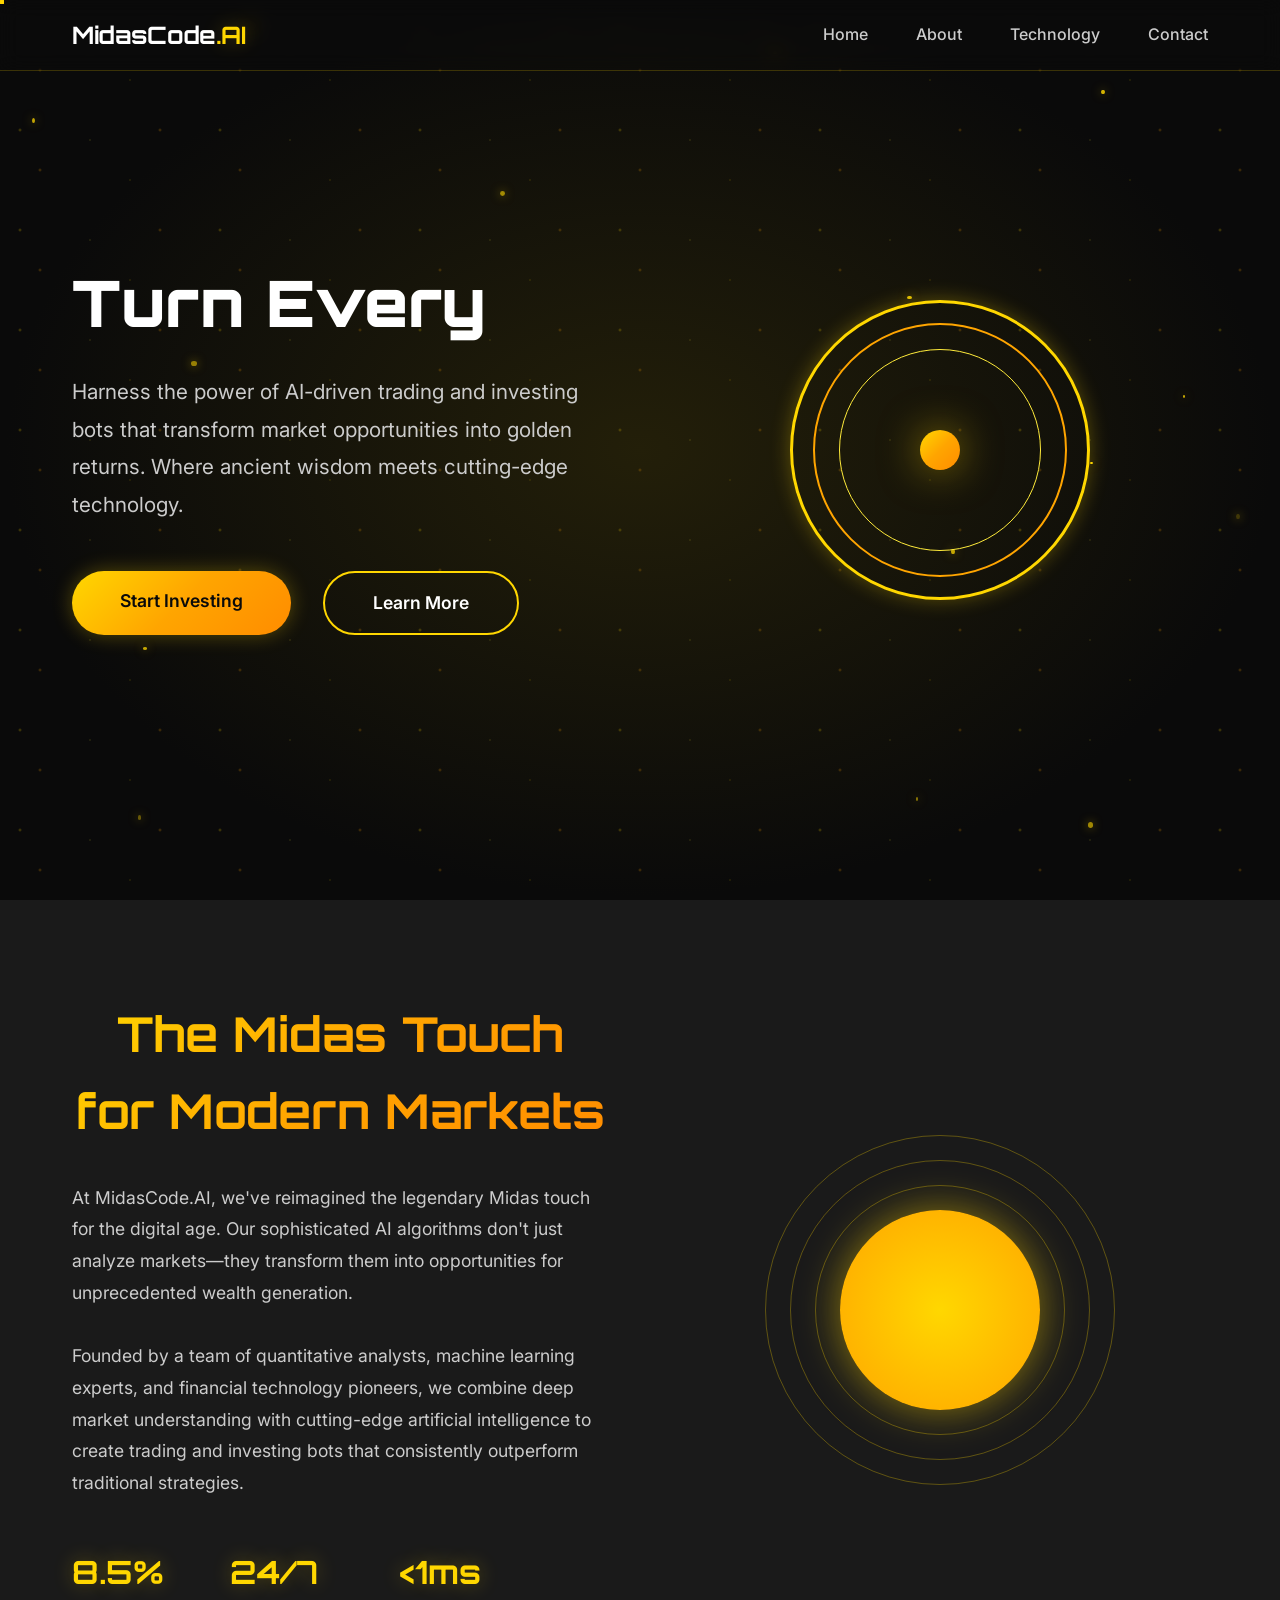
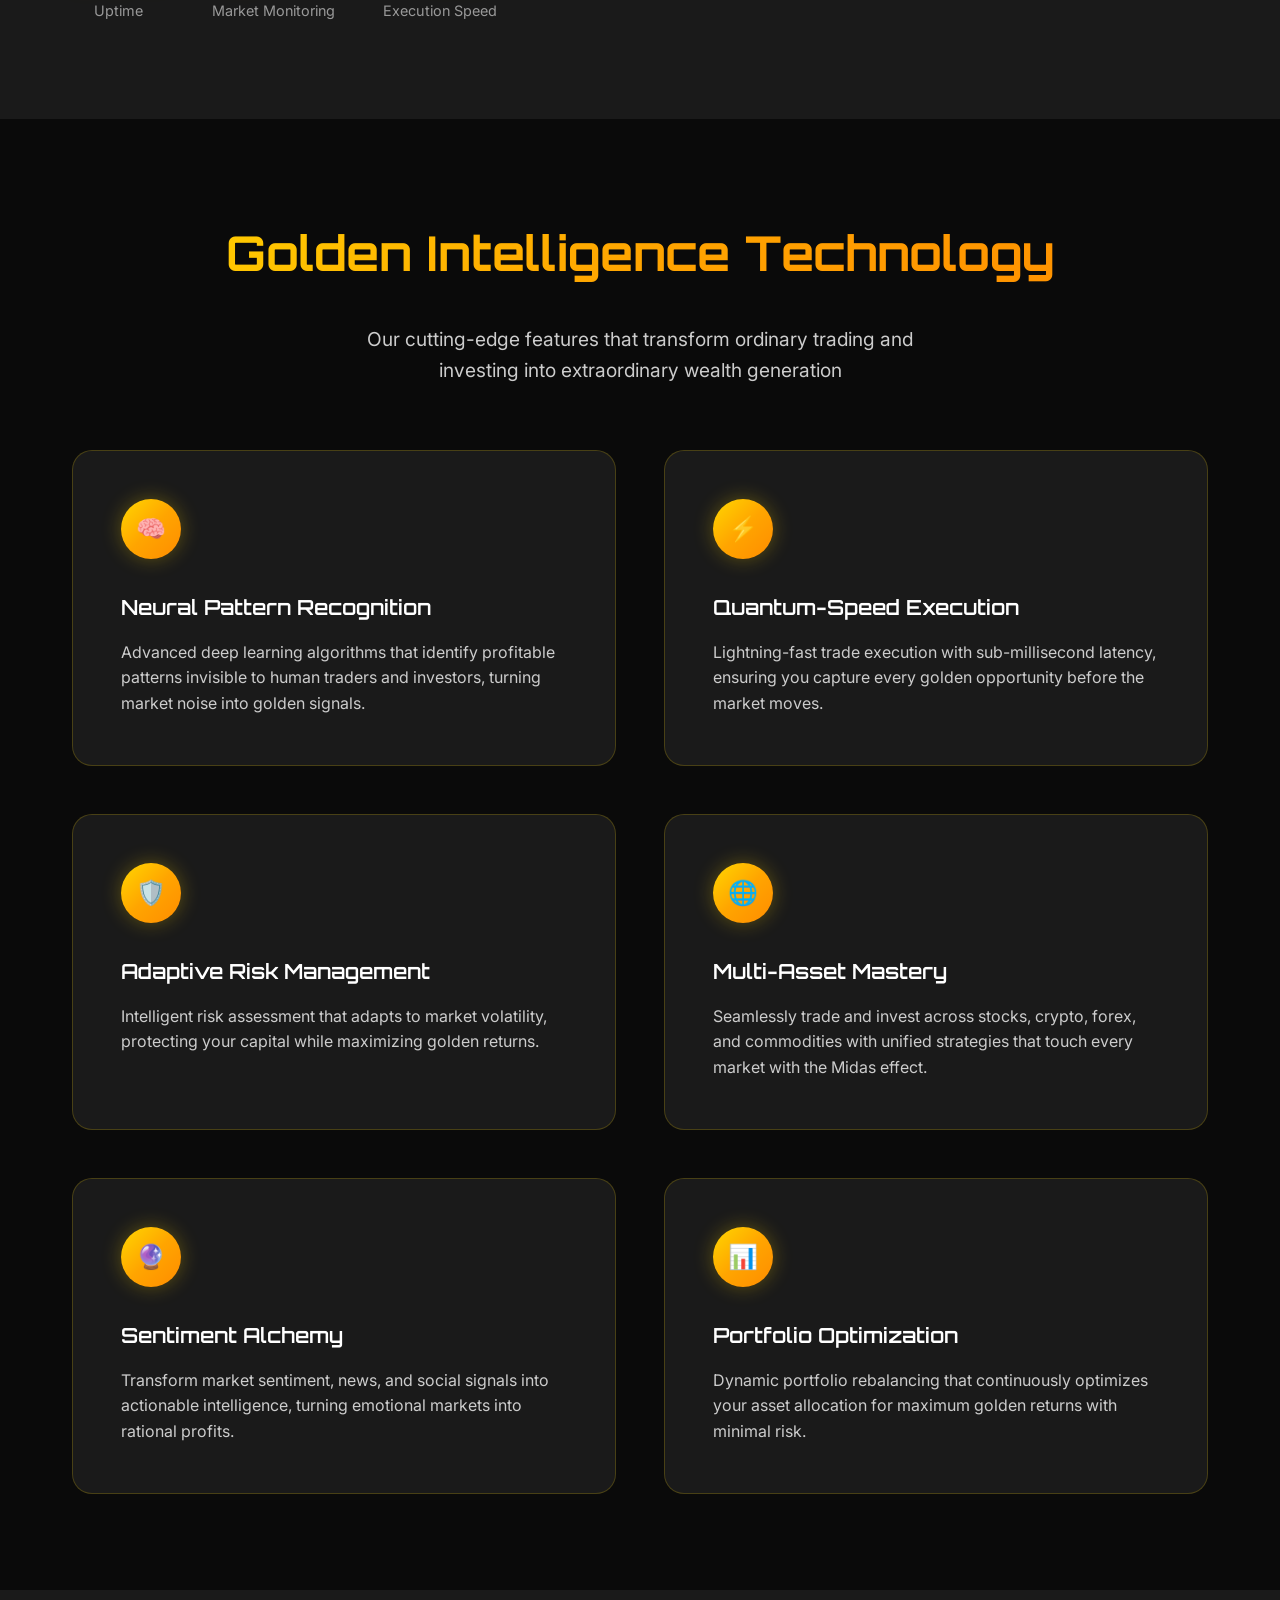
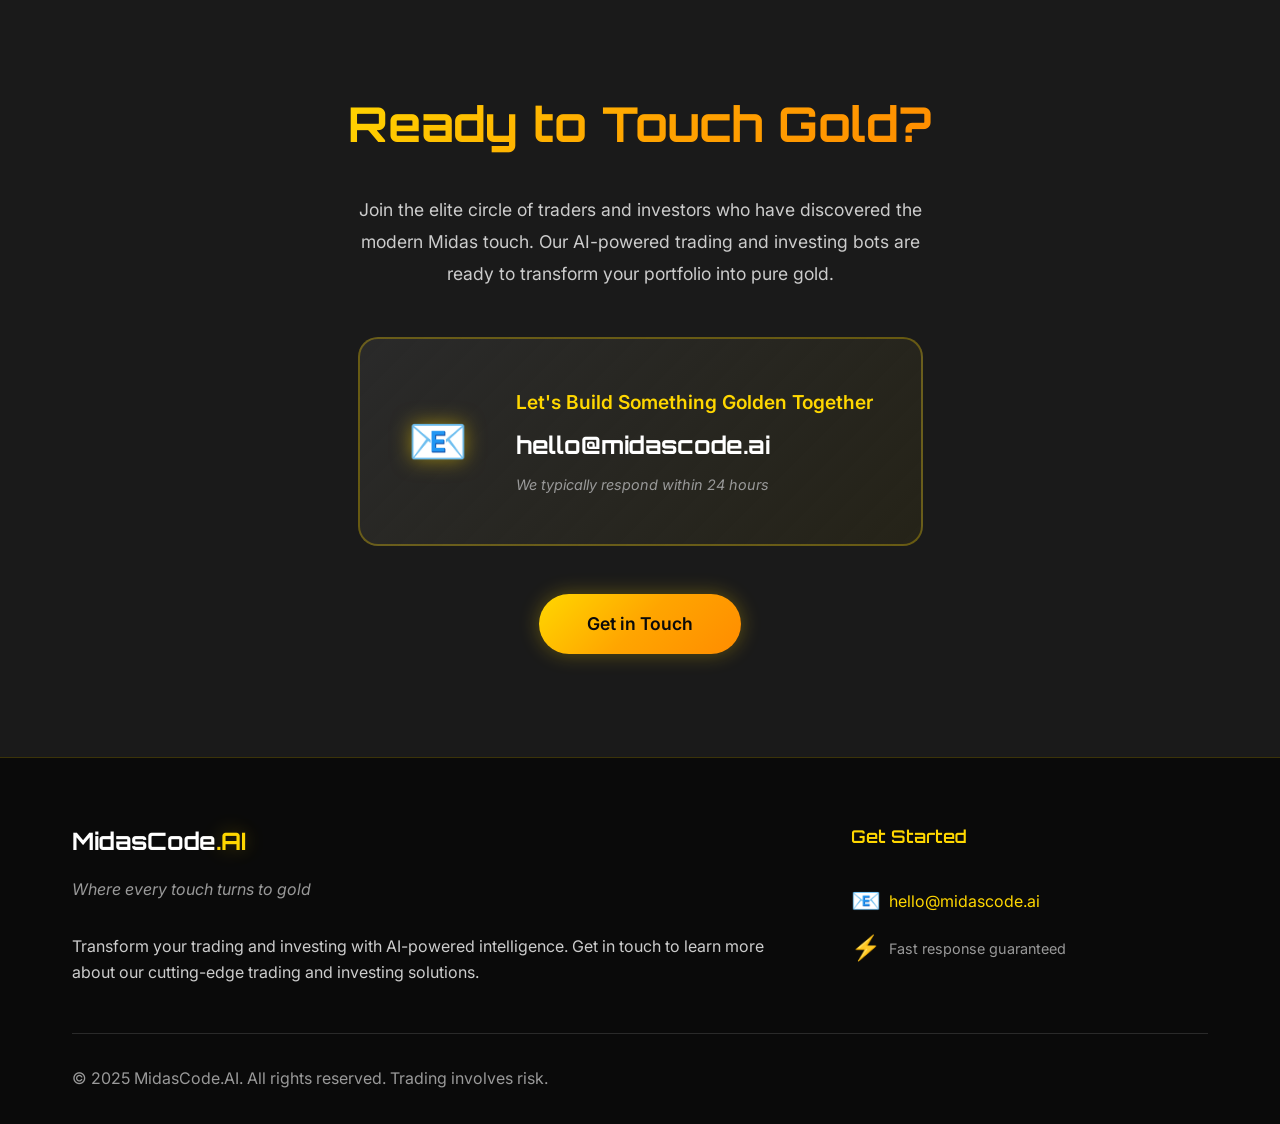
==== index.html @ e78a5acb "Initial commit: MidasCode.AI landing page" ====
<!DOCTYPE html>
<html lang="en">

<head>
    <meta charset="UTF-8">
    <meta name="viewport" content="width=device-width, initial-scale=1.0">
    <title>MidasCode.AI - Transform Your Trading & Investing with Golden Intelligence</title>
    <meta name="description"
        content="MidasCode.AI develops cutting-edge trading and investing bots. Turn everything you touch into gold with our intelligent wealth generation technology.">
    <link rel="icon" type="image/svg+xml" href="favicon.svg">
    <link rel="stylesheet" href="styles.css">
    <link rel="preconnect" href="https://fonts.googleapis.com">
    <link rel="preconnect" href="https://fonts.gstatic.com" crossorigin>
    <link
        href="https://fonts.googleapis.com/css2?family=Orbitron:wght@400;700;900&family=Inter:wght@300;400;500;600&display=swap"
        rel="stylesheet">
</head>

<body>
    <!-- Navigation -->
    <nav class="navbar">
        <div class="nav-container">
            <div class="nav-logo">
                <span class="logo-text">MidasCode</span><span class="logo-ai">.AI</span>
            </div>
            <ul class="nav-menu">
                <li><a href="#home" class="nav-link">Home</a></li>
                <li><a href="#about" class="nav-link">About</a></li>
                <li><a href="#features" class="nav-link">Technology</a></li>
                <li><a href="#contact" class="nav-link">Contact</a></li>
            </ul>
            <div class="hamburger">
                <span class="bar"></span>
                <span class="bar"></span>
                <span class="bar"></span>
            </div>
        </div>
    </nav>

    <!-- Hero Section -->
    <section id="home" class="hero">
        <div class="hero-background">
            <div class="golden-particles"></div>
        </div>
        <div class="hero-container">
            <div class="hero-content">
                <h1 class="hero-title">
                    Turn Every Investment into <span class="golden-text">Gold</span>
                </h1>
                <p class="hero-subtitle">
                    Harness the power of AI-driven trading and investing bots that transform market opportunities into
                    golden returns.
                    Where ancient wisdom meets cutting-edge technology.
                </p>
                <div class="hero-buttons">
                    <a href="#contact" class="btn btn-primary">Start Investing</a>
                    <a href="#features" class="btn btn-secondary">Learn More</a>
                </div>
            </div>
            <div class="hero-visual">
                <div class="midas-crown">
                    <div class="crown-gem"></div>
                </div>
            </div>
        </div>
    </section>

    <!-- About Section -->
    <section id="about" class="about">
        <div class="container">
            <div class="about-content">
                <div class="about-text">
                    <h2 class="section-title">The Midas Touch for Modern Markets</h2>
                    <p class="about-description">
                        At MidasCode.AI, we've reimagined the legendary Midas touch for the digital age.
                        Our sophisticated AI algorithms don't just analyze markets—they transform them into
                        opportunities for unprecedented wealth generation.
                    </p>
                    <p class="about-description">
                        Founded by a team of quantitative analysts, machine learning experts, and financial
                        technology pioneers, we combine deep market understanding with cutting-edge artificial
                        intelligence to create trading and investing bots that consistently outperform traditional
                        strategies.
                    </p>
                    <div class="stats">
                        <div class="stat">
                            <span class="stat-number">100%</span>
                            <span class="stat-label">Uptime</span>
                        </div>
                        <div class="stat">
                            <span class="stat-number">24/7</span>
                            <span class="stat-label">Market Monitoring</span>
                        </div>
                        <div class="stat">
                            <span class="stat-number">&lt;1ms</span>
                            <span class="stat-label">Execution Speed</span>
                        </div>
                    </div>
                </div>
                <div class="about-visual">
                    <div class="golden-sphere">
                        <div class="sphere-ring"></div>
                        <div class="sphere-ring"></div>
                        <div class="sphere-ring"></div>
                    </div>
                </div>
            </div>
        </div>
    </section>

    <!-- Features Section -->
    <section id="features" class="features">
        <div class="container">
            <h2 class="section-title">Golden Intelligence Technology</h2>
            <p class="section-subtitle">Our cutting-edge features that transform ordinary trading and investing into
                extraordinary
                wealth generation</p>

            <div class="features-grid">
                <div class="feature-card">
                    <div class="feature-icon">
                        <div class="icon-neural"></div>
                    </div>
                    <h3 class="feature-title">Neural Pattern Recognition</h3>
                    <p class="feature-description">
                        Advanced deep learning algorithms that identify profitable patterns invisible to human traders
                        and investors,
                        turning market noise into golden signals.
                    </p>
                </div>

                <div class="feature-card">
                    <div class="feature-icon">
                        <div class="icon-quantum"></div>
                    </div>
                    <h3 class="feature-title">Quantum-Speed Execution</h3>
                    <p class="feature-description">
                        Lightning-fast trade execution with sub-millisecond latency, ensuring you capture every golden
                        opportunity before the market moves.
                    </p>
                </div>

                <div class="feature-card">
                    <div class="feature-icon">
                        <div class="icon-risk"></div>
                    </div>
                    <h3 class="feature-title">Adaptive Risk Management</h3>
                    <p class="feature-description">
                        Intelligent risk assessment that adapts to market volatility, protecting your capital while
                        maximizing golden returns.
                    </p>
                </div>

                <div class="feature-card">
                    <div class="feature-icon">
                        <div class="icon-multi"></div>
                    </div>
                    <h3 class="feature-title">Multi-Asset Mastery</h3>
                    <p class="feature-description">
                        Seamlessly trade and invest across stocks, crypto, forex, and commodities with unified
                        strategies that
                        touch every market with the Midas effect.
                    </p>
                </div>

                <div class="feature-card">
                    <div class="feature-icon">
                        <div class="icon-sentiment"></div>
                    </div>
                    <h3 class="feature-title">Sentiment Alchemy</h3>
                    <p class="feature-description">
                        Transform market sentiment, news, and social signals into actionable intelligence, turning
                        emotional markets into rational profits.
                    </p>
                </div>

                <div class="feature-card">
                    <div class="feature-icon">
                        <div class="icon-portfolio"></div>
                    </div>
                    <h3 class="feature-title">Portfolio Optimization</h3>
                    <p class="feature-description">
                        Dynamic portfolio rebalancing that continuously optimizes your asset allocation for maximum
                        golden returns with minimal risk.
                    </p>
                </div>
            </div>
        </div>
    </section>

    <!-- Contact Section -->
    <section id="contact" class="contact">
        <div class="container">
            <div class="contact-content-centered">
                <div class="contact-info">
                    <h2 class="section-title">Ready to Touch Gold?</h2>
                    <p class="contact-description">
                        Join the elite circle of traders and investors who have discovered the modern Midas touch.
                        Our AI-powered trading and investing bots are ready to transform your portfolio into pure gold.
                    </p>
                    <div class="contact-methods">
                        <div class="contact-method-primary">
                            <div class="contact-icon-large">📧</div>
                            <div class="contact-details-primary">
                                <span class="contact-label-large">Let's Build Something Golden Together</span>
                                <span class="contact-value-large">hello@midascode.ai</span>
                                <span class="contact-subtitle">We typically respond within 24 hours</span>
                            </div>
                        </div>
                    </div>
                    <div class="contact-cta">
                        <a href="mailto:hello@midascode.ai" class="btn btn-primary">Get in Touch</a>
                    </div>
                </div>
            </div>
        </div>
    </section>

    <!-- Footer -->
    <footer class="footer">
        <div class="container">
            <div class="footer-content-simple">
                <div class="footer-brand">
                    <div class="footer-logo">
                        <span class="logo-text">MidasCode</span><span class="logo-ai">.AI</span>
                    </div>
                    <p class="footer-tagline">Where every touch turns to gold</p>
                    <p class="footer-description">
                        Transform your trading and investing with AI-powered intelligence.
                        Get in touch to learn more about our cutting-edge trading and investing solutions.
                    </p>
                </div>
                <div class="footer-contact">
                    <h4 class="footer-title">Get Started</h4>
                    <div class="footer-contact-info">
                        <p class="footer-email">
                            <span class="contact-icon">📧</span>
                            <a href="mailto:hello@midascode.ai" class="footer-link">hello@midascode.ai</a>
                        </p>
                        <p class="footer-response">
                            <span class="contact-icon">⚡</span>
                            <span class="footer-response-text">Fast response guaranteed</span>
                        </p>
                    </div>
                </div>
            </div>
            <div class="footer-bottom">
                <p class="footer-copyright">© 2025 MidasCode.AI. All rights reserved. Trading involves risk.</p>
            </div>
        </div>
    </footer>

    <script src="script.js"></script>
</body>

</html>
---- styles.css ----
/* CSS Custom Properties */
:root {
    /* Golden Color Palette */
    --gold-primary: #FFD700;
    --gold-secondary: #FFA500;
    --gold-dark: #B8860B;
    --gold-light: #FFEB3B;
    --gold-gradient: linear-gradient(135deg, #FFD700, #FFA500, #FF8C00);

    /* Dark Theme Colors */
    --dark-primary: #0A0A0A;
    --dark-secondary: #1A1A1A;
    --dark-tertiary: #2A2A2A;
    --dark-quaternary: #3A3A3A;

    /* Text Colors */
    --text-primary: #FFFFFF;
    --text-secondary: #CCCCCC;
    --text-muted: #999999;

    /* Accent Colors */
    --accent-blue: #00BFFF;
    --accent-purple: #9D4EDD;

    /* Typography */
    --font-primary: 'Orbitron', monospace;
    --font-secondary: 'Inter', sans-serif;

    /* Spacing */
    --spacing-xs: 0.5rem;
    --spacing-sm: 1rem;
    --spacing-md: 2rem;
    --spacing-lg: 3rem;
    --spacing-xl: 4rem;
    --spacing-2xl: 6rem;

    /* Shadows */
    --shadow-glow: 0 0 20px rgba(255, 215, 0, 0.3);
    --shadow-strong: 0 0 40px rgba(255, 215, 0, 0.5);
    --shadow-soft: 0 4px 20px rgba(0, 0, 0, 0.3);
}

/* Reset and Base Styles */
* {
    margin: 0;
    padding: 0;
    box-sizing: border-box;
}

html {
    scroll-behavior: smooth;
}

body {
    font-family: var(--font-secondary);
    background: var(--dark-primary);
    color: var(--text-primary);
    line-height: 1.6;
    overflow-x: hidden;
}

.container {
    max-width: 1200px;
    margin: 0 auto;
    padding: 0 var(--spacing-md);
}

/* Typography */
.section-title {
    font-family: var(--font-primary);
    font-size: 3rem;
    font-weight: 700;
    background: var(--gold-gradient);
    -webkit-background-clip: text;
    -webkit-text-fill-color: transparent;
    background-clip: text;
    text-align: center;
    margin-bottom: var(--spacing-md);
}

.section-subtitle {
    font-size: 1.2rem;
    color: var(--text-secondary);
    text-align: center;
    margin-bottom: var(--spacing-xl);
    max-width: 600px;
    margin-left: auto;
    margin-right: auto;
}

.golden-text {
    background: var(--gold-gradient);
    -webkit-background-clip: text;
    -webkit-text-fill-color: transparent;
    background-clip: text;
}

/* Navigation */
.navbar {
    position: fixed;
    top: 0;
    width: 100%;
    background: rgba(10, 10, 10, 0.95);
    backdrop-filter: blur(10px);
    border-bottom: 1px solid rgba(255, 215, 0, 0.2);
    z-index: 1000;
    padding: var(--spacing-sm) 0;
}

.nav-container {
    max-width: 1200px;
    margin: 0 auto;
    padding: 0 var(--spacing-md);
    display: flex;
    justify-content: space-between;
    align-items: center;
}

.nav-logo {
    font-family: var(--font-primary);
    font-size: 1.5rem;
    font-weight: 700;
}

.logo-text {
    color: var(--text-primary);
}

.logo-ai {
    color: var(--gold-primary);
    text-shadow: var(--shadow-glow);
}

.nav-menu {
    display: flex;
    list-style: none;
    gap: var(--spacing-lg);
}

.nav-link {
    color: var(--text-secondary);
    text-decoration: none;
    font-weight: 500;
    transition: all 0.3s ease;
    position: relative;
}

.nav-link:hover {
    color: var(--gold-primary);
    text-shadow: var(--shadow-glow);
}

.nav-link::after {
    content: '';
    position: absolute;
    bottom: -5px;
    left: 0;
    width: 0;
    height: 2px;
    background: var(--gold-gradient);
    transition: width 0.3s ease;
}

.nav-link:hover::after {
    width: 100%;
}

.hamburger {
    display: none;
    flex-direction: column;
    cursor: pointer;
}

.bar {
    width: 25px;
    height: 3px;
    background: var(--gold-primary);
    margin: 3px 0;
    transition: 0.3s;
}

/* Hero Section */
.hero {
    height: 100vh;
    display: flex;
    align-items: center;
    position: relative;
    overflow: hidden;
    background: radial-gradient(ellipse at center, rgba(255, 215, 0, 0.1) 0%, var(--dark-primary) 70%);
}

.hero-background {
    position: absolute;
    top: 0;
    left: 0;
    width: 100%;
    height: 100%;
    overflow: hidden;
}

.golden-particles {
    position: absolute;
    width: 100%;
    height: 100%;
    background-image:
        radial-gradient(2px 2px at 20px 30px, var(--gold-primary), transparent),
        radial-gradient(2px 2px at 40px 70px, var(--gold-secondary), transparent),
        radial-gradient(1px 1px at 90px 40px, var(--gold-light), transparent),
        radial-gradient(1px 1px at 130px 80px, var(--gold-primary), transparent),
        radial-gradient(2px 2px at 160px 30px, var(--gold-secondary), transparent);
    background-repeat: repeat;
    background-size: 200px 100px;
    animation: sparkle 20s linear infinite;
    opacity: 0.3;
}

@keyframes sparkle {
    from {
        transform: translateY(0px);
    }

    to {
        transform: translateY(-100px);
    }
}

.hero-content {
    z-index: 2;
    position: relative;
}

.hero-container {
    max-width: 1200px;
    margin: 0 auto;
    padding: 0 var(--spacing-md);
    display: grid;
    grid-template-columns: 1fr 1fr;
    gap: var(--spacing-xl);
    align-items: center;
    width: 100%;
    z-index: 2;
    position: relative;
}

.hero-title {
    font-family: var(--font-primary);
    font-size: 4rem;
    font-weight: 900;
    line-height: 1.2;
    margin-bottom: var(--spacing-md);
}

.hero-subtitle {
    font-size: 1.3rem;
    color: var(--text-secondary);
    margin-bottom: var(--spacing-lg);
    line-height: 1.8;
}

.hero-buttons {
    display: flex;
    gap: var(--spacing-md);
}

.btn {
    padding: var(--spacing-sm) var(--spacing-lg);
    border: none;
    border-radius: 50px;
    font-size: 1.1rem;
    font-weight: 600;
    cursor: pointer;
    transition: all 0.3s ease;
    text-decoration: none;
    display: inline-block;
    text-align: center;
    position: relative;
    overflow: hidden;
}

.btn-primary {
    background: var(--gold-gradient);
    color: var(--dark-primary);
    box-shadow: var(--shadow-glow);
}

.btn-primary:hover {
    transform: translateY(-2px);
    box-shadow: var(--shadow-strong);
}

.btn-secondary {
    background: transparent;
    color: var(--text-primary);
    border: 2px solid var(--gold-primary);
}

.btn-secondary:hover {
    background: var(--gold-primary);
    color: var(--dark-primary);
    transform: translateY(-2px);
}

.btn-full {
    width: 100%;
}

.hero-visual {
    display: flex;
    justify-content: center;
    align-items: center;
}

.midas-crown {
    width: 300px;
    height: 300px;
    border: 3px solid var(--gold-primary);
    border-radius: 50%;
    position: relative;
    display: flex;
    align-items: center;
    justify-content: center;
    animation: rotate 20s linear infinite;
    box-shadow: var(--shadow-glow);
}

.midas-crown::before {
    content: '';
    position: absolute;
    width: 250px;
    height: 250px;
    border: 2px solid var(--gold-secondary);
    border-radius: 50%;
    animation: rotate 15s linear infinite reverse;
}

.midas-crown::after {
    content: '';
    position: absolute;
    width: 200px;
    height: 200px;
    border: 1px solid var(--gold-light);
    border-radius: 50%;
    animation: rotate 10s linear infinite;
}

.crown-gem {
    width: 40px;
    height: 40px;
    background: var(--gold-gradient);
    border-radius: 50%;
    box-shadow: var(--shadow-strong);
    animation: pulse 2s ease-in-out infinite;
}

@keyframes rotate {
    from {
        transform: rotate(0deg);
    }

    to {
        transform: rotate(360deg);
    }
}

@keyframes pulse {

    0%,
    100% {
        transform: scale(1);
    }

    50% {
        transform: scale(1.2);
    }
}

/* About Section */
.about {
    padding: var(--spacing-2xl) 0;
    background: var(--dark-secondary);
}

.about-content {
    display: grid;
    grid-template-columns: 1fr 1fr;
    gap: var(--spacing-xl);
    align-items: center;
}

.about-description {
    font-size: 1.1rem;
    color: var(--text-secondary);
    margin-bottom: var(--spacing-md);
    line-height: 1.8;
}

.stats {
    display: flex;
    gap: var(--spacing-lg);
    margin-top: var(--spacing-lg);
}

.stat {
    text-align: center;
}

.stat-number {
    display: block;
    font-family: var(--font-primary);
    font-size: 2rem;
    font-weight: 700;
    color: var(--gold-primary);
    text-shadow: var(--shadow-glow);
}

.stat-label {
    font-size: 0.9rem;
    color: var(--text-muted);
}

.about-visual {
    display: flex;
    justify-content: center;
    align-items: center;
}

.golden-sphere {
    width: 200px;
    height: 200px;
    background: radial-gradient(circle, var(--gold-primary), var(--gold-secondary));
    border-radius: 50%;
    position: relative;
    box-shadow: var(--shadow-strong);
    animation: float 6s ease-in-out infinite;
}

.sphere-ring {
    position: absolute;
    border: 1px solid rgba(255, 215, 0, 0.3);
    border-radius: 50%;
    animation: expand 4s ease-in-out infinite;
}

.sphere-ring:nth-child(1) {
    width: 250px;
    height: 250px;
    top: -25px;
    left: -25px;
    animation-delay: 0s;
}

.sphere-ring:nth-child(2) {
    width: 300px;
    height: 300px;
    top: -50px;
    left: -50px;
    animation-delay: 1s;
}

.sphere-ring:nth-child(3) {
    width: 350px;
    height: 350px;
    top: -75px;
    left: -75px;
    animation-delay: 2s;
}

@keyframes float {

    0%,
    100% {
        transform: translateY(0px);
    }

    50% {
        transform: translateY(-20px);
    }
}

@keyframes expand {

    0%,
    100% {
        transform: scale(0.8);
        opacity: 0;
    }

    50% {
        transform: scale(1);
        opacity: 0.5;
    }
}

/* Features Section */
.features {
    padding: var(--spacing-2xl) 0;
    background: var(--dark-primary);
}

.features-grid {
    display: grid;
    grid-template-columns: repeat(auto-fit, minmax(350px, 1fr));
    gap: var(--spacing-lg);
}

.feature-card {
    background: var(--dark-secondary);
    padding: var(--spacing-lg);
    border-radius: 20px;
    border: 1px solid rgba(255, 215, 0, 0.2);
    transition: all 0.3s ease;
    position: relative;
    overflow: hidden;
}

.feature-card::before {
    content: '';
    position: absolute;
    top: 0;
    left: -100%;
    width: 100%;
    height: 100%;
    background: linear-gradient(90deg, transparent, rgba(255, 215, 0, 0.1), transparent);
    transition: left 0.5s ease;
}

.feature-card:hover::before {
    left: 100%;
}

.feature-card:hover {
    transform: translateY(-5px);
    border-color: var(--gold-primary);
    box-shadow: var(--shadow-glow);
}

.feature-icon {
    width: 60px;
    height: 60px;
    margin-bottom: var(--spacing-md);
    position: relative;
}

.icon-neural,
.icon-quantum,
.icon-risk,
.icon-multi,
.icon-sentiment,
.icon-portfolio {
    width: 100%;
    height: 100%;
    background: var(--gold-gradient);
    border-radius: 50%;
    position: relative;
    box-shadow: var(--shadow-glow);
}

.icon-neural::after {
    content: '🧠';
    position: absolute;
    top: 50%;
    left: 50%;
    transform: translate(-50%, -50%);
    font-size: 1.5rem;
}

.icon-quantum::after {
    content: '⚡';
    position: absolute;
    top: 50%;
    left: 50%;
    transform: translate(-50%, -50%);
    font-size: 1.5rem;
}

.icon-risk::after {
    content: '🛡️';
    position: absolute;
    top: 50%;
    left: 50%;
    transform: translate(-50%, -50%);
    font-size: 1.5rem;
}

.icon-multi::after {
    content: '🌐';
    position: absolute;
    top: 50%;
    left: 50%;
    transform: translate(-50%, -50%);
    font-size: 1.5rem;
}

.icon-sentiment::after {
    content: '🔮';
    position: absolute;
    top: 50%;
    left: 50%;
    transform: translate(-50%, -50%);
    font-size: 1.5rem;
}

.icon-portfolio::after {
    content: '📊';
    position: absolute;
    top: 50%;
    left: 50%;
    transform: translate(-50%, -50%);
    font-size: 1.5rem;
}

.feature-title {
    font-family: var(--font-primary);
    font-size: 1.3rem;
    font-weight: 600;
    color: var(--text-primary);
    margin-bottom: var(--spacing-sm);
}

.feature-description {
    color: var(--text-secondary);
    line-height: 1.6;
}

/* Contact Section */
.contact {
    padding: var(--spacing-2xl) 0;
    background: var(--dark-secondary);
}

.contact-content {
    display: grid;
    grid-template-columns: 1fr 1fr;
    gap: var(--spacing-xl);
}

.contact-content-centered {
    display: flex;
    justify-content: center;
    align-items: center;
    text-align: center;
}

.contact-info {
    max-width: 600px;
}

.contact-description {
    font-size: 1.1rem;
    color: var(--text-secondary);
    margin-bottom: var(--spacing-lg);
    line-height: 1.8;
}

.contact-methods {
    display: flex;
    flex-direction: column;
    gap: var(--spacing-md);
    margin-bottom: var(--spacing-lg);
}

.contact-method {
    display: flex;
    align-items: center;
    gap: var(--spacing-md);
    padding: var(--spacing-md);
    background: var(--dark-tertiary);
    border-radius: 15px;
    border: 1px solid rgba(255, 215, 0, 0.2);
    justify-content: center;
    max-width: 400px;
    margin: 0 auto;
    transition: all 0.3s ease;
}

.contact-method:hover {
    border-color: var(--gold-primary);
    box-shadow: var(--shadow-glow);
    transform: translateY(-2px);
}

.contact-icon {
    font-size: 1.5rem;
}

.contact-details {
    display: flex;
    flex-direction: column;
}

.contact-label {
    font-size: 0.9rem;
    color: var(--text-muted);
}

.contact-value {
    font-weight: 500;
    color: var(--text-primary);
}

.contact-method-primary {
    display: flex;
    align-items: center;
    gap: var(--spacing-lg);
    padding: var(--spacing-lg);
    background: linear-gradient(135deg, var(--dark-tertiary), rgba(255, 215, 0, 0.05));
    border-radius: 20px;
    border: 2px solid rgba(255, 215, 0, 0.3);
    justify-content: center;
    max-width: 600px;
    margin: 0 auto;
    transition: all 0.3s ease;
}

.contact-method-primary:hover {
    border-color: var(--gold-primary);
    box-shadow: var(--shadow-glow);
    transform: translateY(-3px);
}

.contact-icon-large {
    font-size: 3rem;
    filter: drop-shadow(0 0 10px rgba(255, 215, 0, 0.5));
}

.contact-details-primary {
    display: flex;
    flex-direction: column;
    text-align: left;
}

.contact-label-large {
    font-size: 1.2rem;
    color: var(--gold-primary);
    font-weight: 600;
    margin-bottom: var(--spacing-xs);
}

.contact-value-large {
    font-size: 1.5rem;
    font-weight: 700;
    color: var(--text-primary);
    font-family: var(--font-primary);
    margin-bottom: var(--spacing-xs);
}

.contact-subtitle {
    font-size: 0.9rem;
    color: var(--text-muted);
    font-style: italic;
}

.contact-cta {
    margin-top: var(--spacing-lg);
}

/* Footer */
.footer {
    background: var(--dark-primary);
    padding: var(--spacing-xl) 0 var(--spacing-md);
    border-top: 1px solid rgba(255, 215, 0, 0.2);
}

.footer-content {
    display: grid;
    grid-template-columns: 1fr 2fr;
    gap: var(--spacing-xl);
    margin-bottom: var(--spacing-lg);
}

.footer-content-simple {
    display: grid;
    grid-template-columns: 2fr 1fr;
    gap: var(--spacing-xl);
    align-items: start;
    margin-bottom: var(--spacing-lg);
}

.footer-brand {
    display: flex;
    flex-direction: column;
    gap: var(--spacing-sm);
}

.footer-logo {
    font-family: var(--font-primary);
    font-size: 1.5rem;
    font-weight: 700;
}

.footer-tagline {
    color: var(--text-muted);
    font-style: italic;
}

.footer-description {
    color: var(--text-secondary);
    line-height: 1.6;
    margin-top: var(--spacing-sm);
}

.footer-contact {
    display: flex;
    flex-direction: column;
    gap: var(--spacing-sm);
}

.footer-contact-info {
    display: flex;
    flex-direction: column;
    gap: var(--spacing-xs);
}

.footer-email,
.footer-response {
    display: flex;
    align-items: center;
    gap: var(--spacing-xs);
    margin: 0;
}

.footer-response-text {
    color: var(--text-muted);
    font-size: 0.9rem;
}

.footer-email .footer-link {
    color: var(--gold-primary);
    text-decoration: none;
    transition: color 0.3s ease;
}

.footer-email .footer-link:hover {
    color: var(--gold-light);
}

.footer-links {
    display: grid;
    grid-template-columns: repeat(3, 1fr);
    gap: var(--spacing-lg);
}

.footer-title {
    font-family: var(--font-primary);
    font-size: 1.1rem;
    font-weight: 600;
    color: var(--gold-primary);
    margin-bottom: var(--spacing-sm);
}

.footer-list {
    list-style: none;
    display: flex;
    flex-direction: column;
    gap: var(--spacing-xs);
}

.footer-link {
    color: var(--text-secondary);
    text-decoration: none;
    transition: color 0.3s ease;
}

.footer-link:hover {
    color: var(--gold-primary);
}

.footer-bottom {
    display: flex;
    justify-content: space-between;
    align-items: center;
    padding-top: var(--spacing-md);
    border-top: 1px solid var(--dark-tertiary);
}

.footer-copyright {
    color: var(--text-muted);
}

.footer-legal {
    display: flex;
    gap: var(--spacing-md);
}

/* Responsive Design */
/* Tablet styles */
@media (max-width: 1024px) {
    .hero-container {
        padding: 0 var(--spacing-lg);
        gap: var(--spacing-lg);
    }

    .hero-title {
        font-size: 3.5rem;
    }

    .midas-crown {
        width: 250px;
        height: 250px;
    }

    .midas-crown::before {
        width: 200px;
        height: 200px;
    }

    .midas-crown::after {
        width: 150px;
        height: 150px;
    }
}

/* Mobile styles */
@media (max-width: 768px) {
    .hamburger {
        display: flex;
    }

    .nav-menu {
        position: fixed;
        left: -100%;
        top: 70px;
        flex-direction: column;
        background: var(--dark-secondary);
        width: 100%;
        text-align: center;
        transition: 0.3s;
        box-shadow: var(--shadow-soft);
        padding: var(--spacing-md) 0;
    }

    .nav-menu.active {
        left: 0;
    }

    .hero {
        height: auto;
        min-height: 100vh;
        padding: var(--spacing-xl) 0;
    }

    .hero-container {
        grid-template-columns: 1fr;
        gap: var(--spacing-lg);
        padding: 0 var(--spacing-md);
    }

    .hero-content {
        text-align: center;
    }

    .hero-title {
        font-size: 2.5rem;
        margin-bottom: var(--spacing-sm);
    }

    .hero-subtitle {
        font-size: 1.1rem;
        margin-bottom: var(--spacing-md);
    }

    .midas-crown {
        width: 200px;
        height: 200px;
    }

    .midas-crown::before {
        width: 160px;
        height: 160px;
    }

    .midas-crown::after {
        width: 120px;
        height: 120px;
    }

    .crown-gem {
        width: 30px;
        height: 30px;
    }

    .section-title {
        font-size: 2rem;
    }

    .about-content {
        grid-template-columns: 1fr;
    }

    .contact-content-centered {
        padding: 0 var(--spacing-md);
    }

    .contact-method {
        max-width: 100%;
    }

    .contact-method-primary {
        flex-direction: column;
        text-align: center;
        gap: var(--spacing-md);
        max-width: 100%;
        padding: var(--spacing-md);
    }

    .contact-details-primary {
        text-align: center;
    }

    .contact-icon-large {
        font-size: 2.5rem;
    }

    .features-grid {
        grid-template-columns: 1fr;
    }

    .hero-buttons {
        flex-direction: column;
        align-items: center;
        gap: var(--spacing-sm);
    }

    .stats {
        justify-content: center;
    }

    .footer-content {
        grid-template-columns: 1fr;
    }

    .footer-content-simple {
        grid-template-columns: 1fr;
        text-align: center;
        gap: var(--spacing-lg);
    }

    .footer-contact {
        align-items: center;
    }

    .footer-links {
        grid-template-columns: 1fr;
    }

    .footer-bottom {
        flex-direction: column;
        gap: var(--spacing-sm);
        text-align: center;
    }

    .footer-legal {
        justify-content: center;
    }
}

/* Small mobile styles */
@media (max-width: 480px) {
    .hero-title {
        font-size: 2rem;
        line-height: 1.1;
    }

    .hero-subtitle {
        font-size: 1rem;
    }

    .hero-visual {
        margin-top: var(--spacing-md);
    }

    .midas-crown {
        width: 150px;
        height: 150px;
    }

    .midas-crown::before {
        width: 120px;
        height: 120px;
    }

    .midas-crown::after {
        width: 90px;
        height: 90px;
    }

    .crown-gem {
        width: 20px;
        height: 20px;
    }

    .section-title {
        font-size: 1.5rem;
    }

    .btn {
        width: 100%;
        padding: var(--spacing-sm) var(--spacing-md);
    }

    .hero-buttons {
        width: 100%;
    }

    .stats {
        flex-direction: column;
        gap: var(--spacing-md);
    }
}
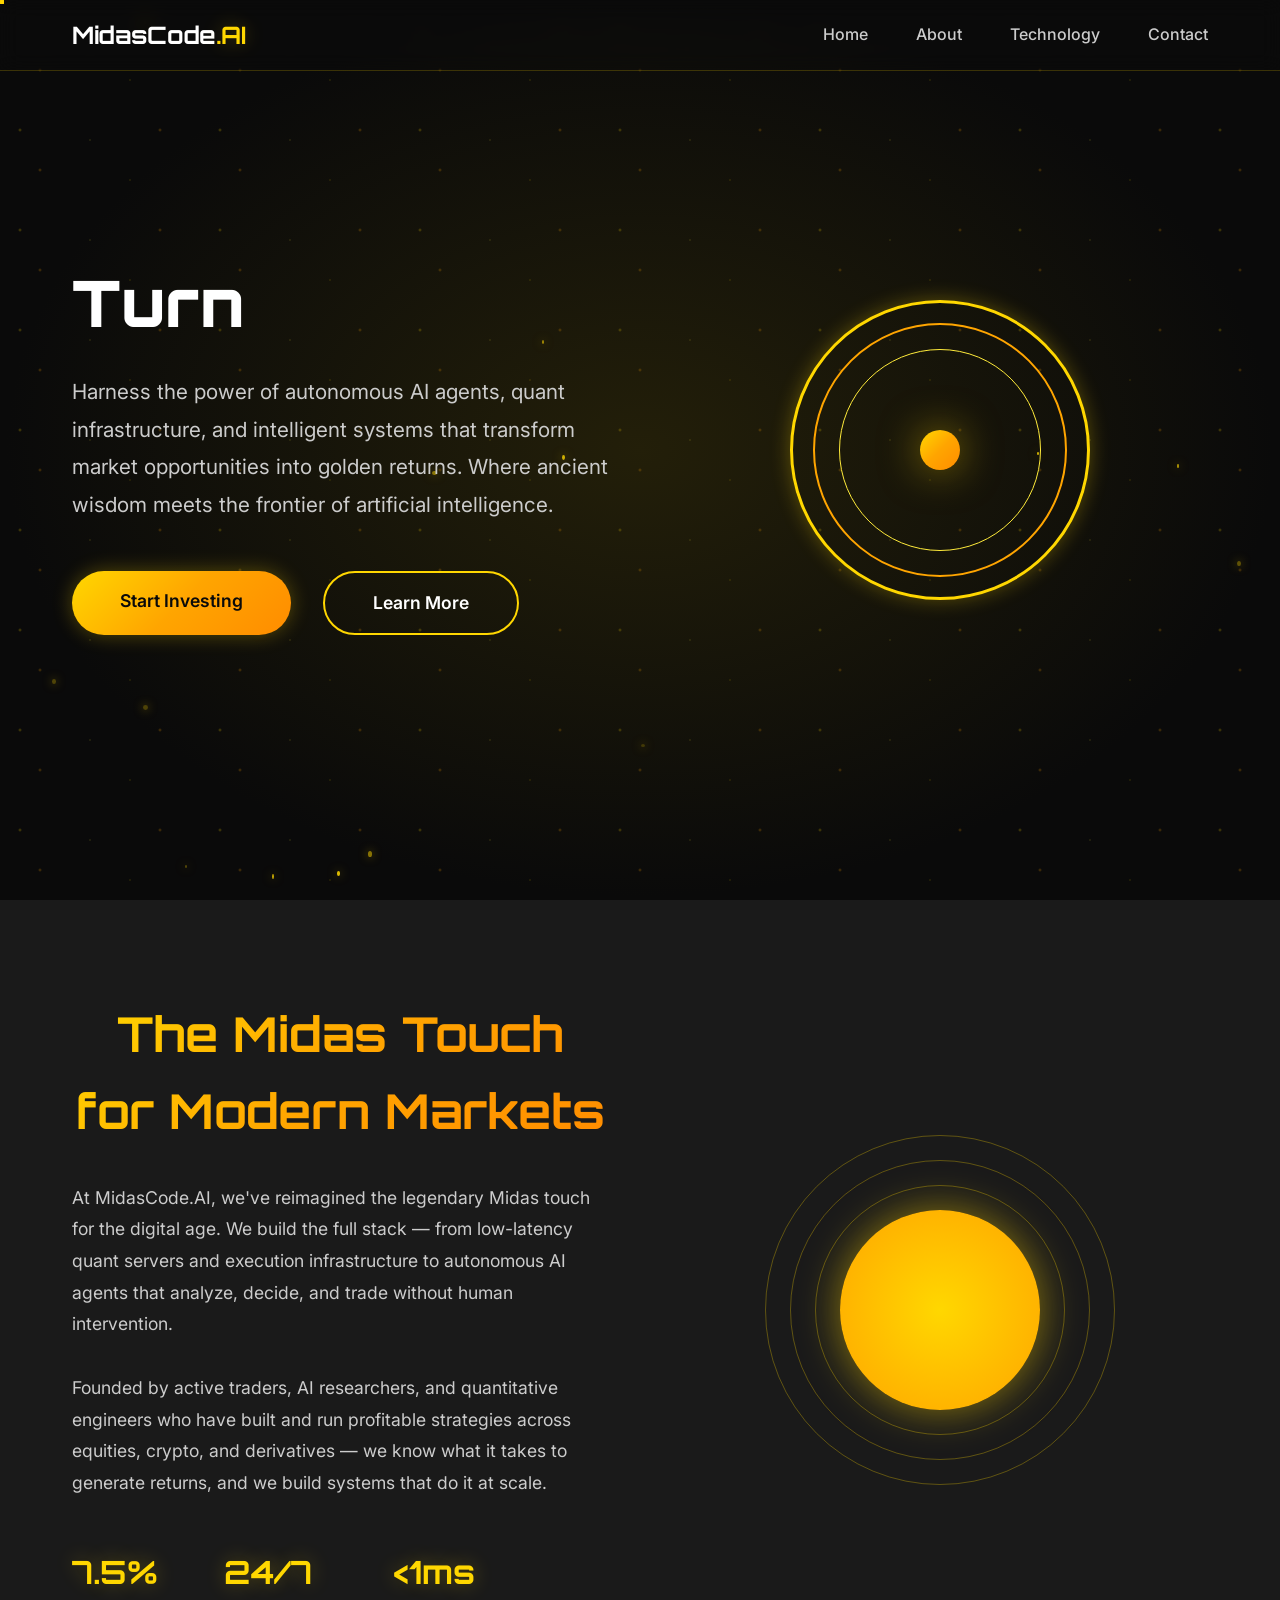
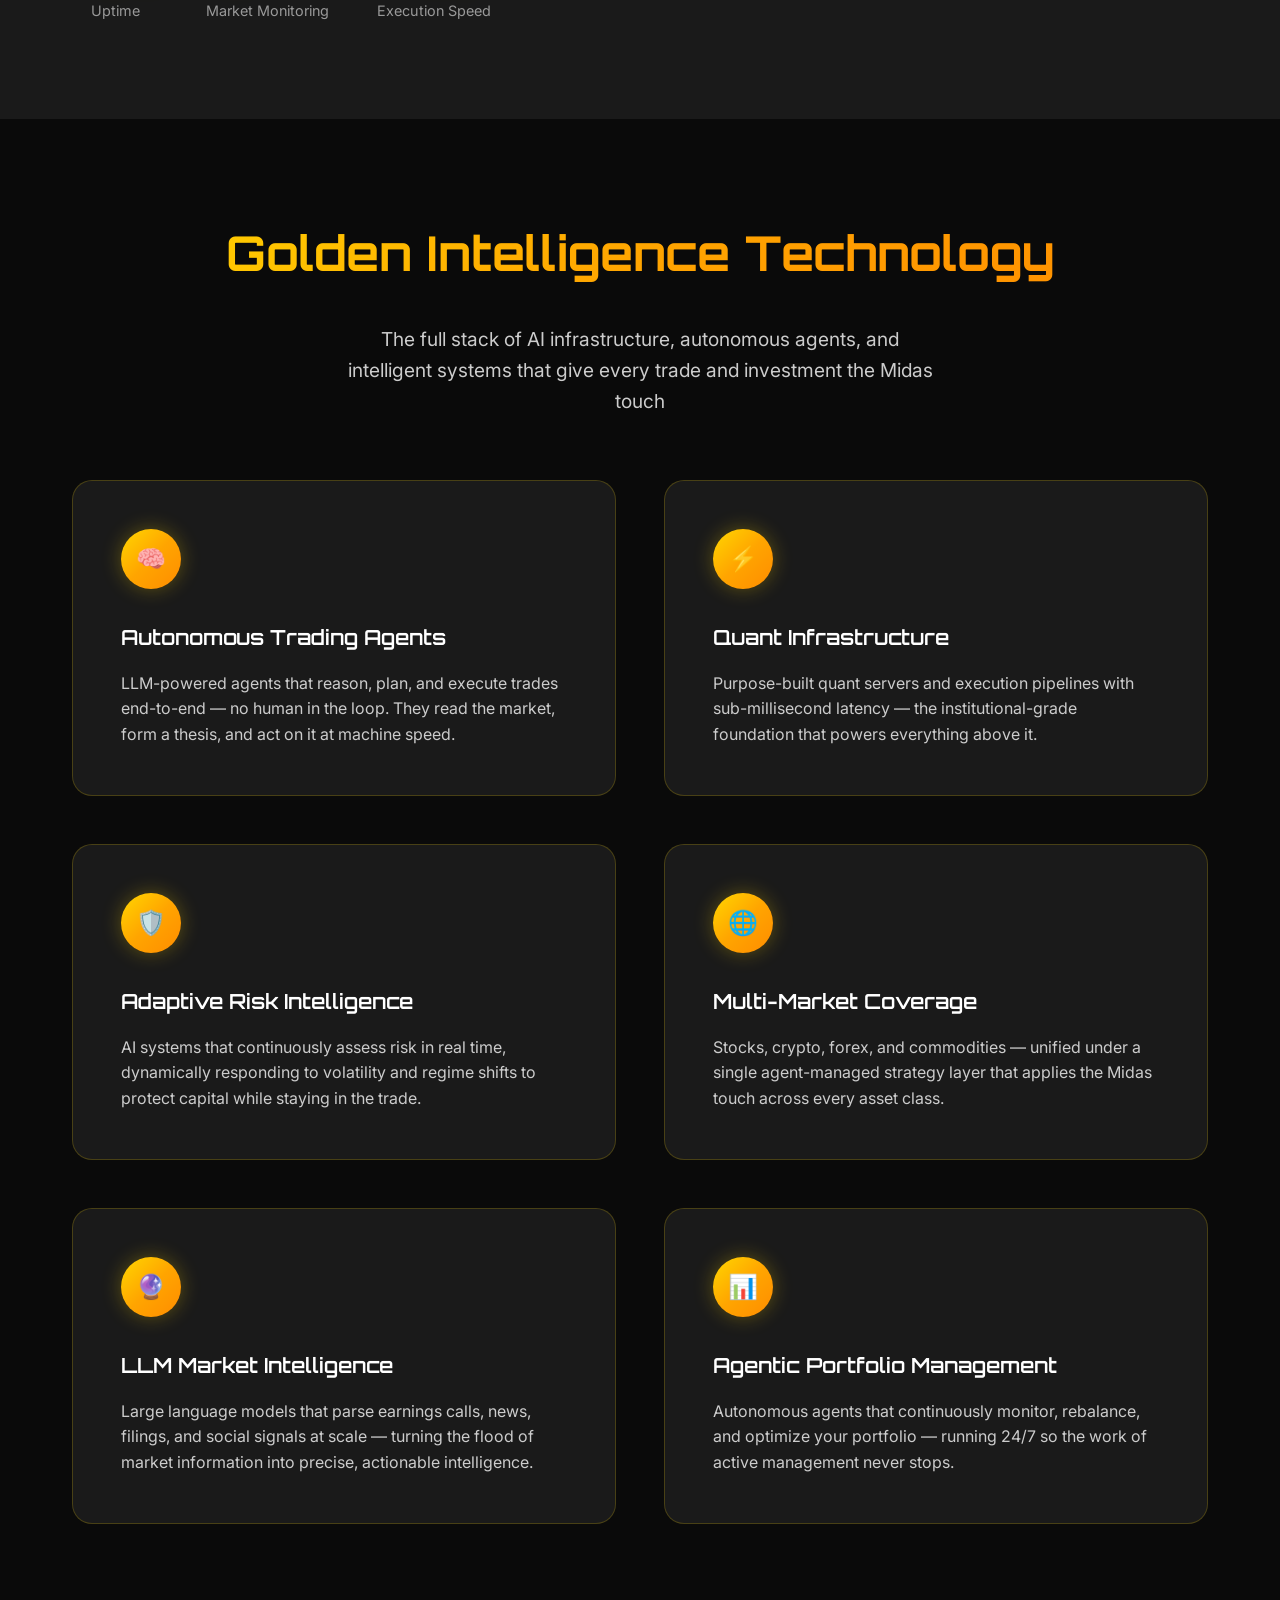
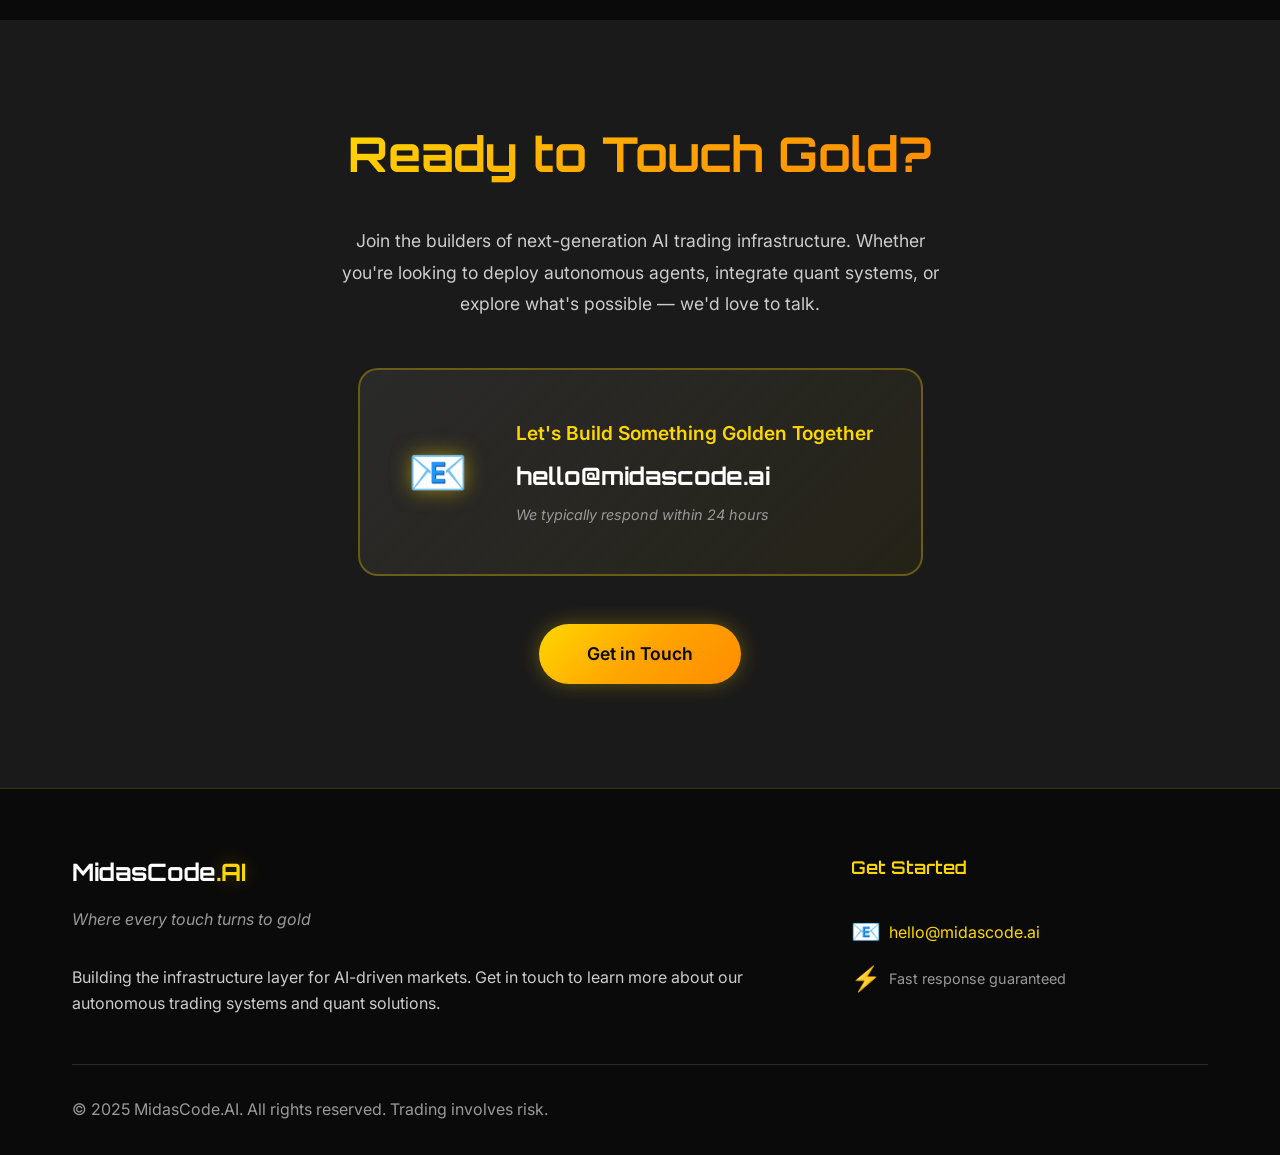
==== commit 808c1dfc: "Reframe landing page copy to reflect full-stack AI trading infrastructure" ====
--- a/index.html
+++ b/index.html
@@ -4,9 +4,9 @@
 <head>
     <meta charset="UTF-8">
     <meta name="viewport" content="width=device-width, initial-scale=1.0">
-    <title>MidasCode.AI - Transform Your Trading & Investing with Golden Intelligence</title>
+    <title>MidasCode.AI - Full-Stack AI Trading Infrastructure & Autonomous Systems</title>
     <meta name="description"
-        content="MidasCode.AI develops cutting-edge trading and investing bots. Turn everything you touch into gold with our intelligent wealth generation technology.">
+        content="MidasCode.AI builds full-stack AI trading infrastructure — quant servers, autonomous trading agents, and AI-powered systems that transform market opportunities into golden returns.">
     <link rel="icon" type="image/svg+xml" href="favicon.svg">
     <link rel="stylesheet" href="styles.css">
     <link rel="preconnect" href="https://fonts.googleapis.com">
@@ -48,9 +48,9 @@
                     Turn Every Investment into <span class="golden-text">Gold</span>
                 </h1>
                 <p class="hero-subtitle">
-                    Harness the power of AI-driven trading and investing bots that transform market opportunities into
-                    golden returns.
-                    Where ancient wisdom meets cutting-edge technology.
+                    Harness the power of autonomous AI agents, quant infrastructure, and intelligent systems that
+                    transform market opportunities into golden returns.
+                    Where ancient wisdom meets the frontier of artificial intelligence.
                 </p>
                 <div class="hero-buttons">
                     <a href="#contact" class="btn btn-primary">Start Investing</a>
@@ -73,14 +73,13 @@
                     <h2 class="section-title">The Midas Touch for Modern Markets</h2>
                     <p class="about-description">
                         At MidasCode.AI, we've reimagined the legendary Midas touch for the digital age.
-                        Our sophisticated AI algorithms don't just analyze markets—they transform them into
-                        opportunities for unprecedented wealth generation.
+                        We build the full stack — from low-latency quant servers and execution infrastructure
+                        to autonomous AI agents that analyze, decide, and trade without human intervention.
                     </p>
                     <p class="about-description">
-                        Founded by a team of quantitative analysts, machine learning experts, and financial
-                        technology pioneers, we combine deep market understanding with cutting-edge artificial
-                        intelligence to create trading and investing bots that consistently outperform traditional
-                        strategies.
+                        Founded by active traders, AI researchers, and quantitative engineers who have built
+                        and run profitable strategies across equities, crypto, and derivatives — we know what
+                        it takes to generate returns, and we build systems that do it at scale.
                     </p>
                     <div class="stats">
                         <div class="stat">
@@ -112,20 +111,18 @@
     <section id="features" class="features">
         <div class="container">
             <h2 class="section-title">Golden Intelligence Technology</h2>
-            <p class="section-subtitle">Our cutting-edge features that transform ordinary trading and investing into
-                extraordinary
-                wealth generation</p>
+            <p class="section-subtitle">The full stack of AI infrastructure, autonomous agents, and intelligent systems
+                that give every trade and investment the Midas touch</p>
 
             <div class="features-grid">
                 <div class="feature-card">
                     <div class="feature-icon">
                         <div class="icon-neural"></div>
                     </div>
-                    <h3 class="feature-title">Neural Pattern Recognition</h3>
-                    <p class="feature-description">
-                        Advanced deep learning algorithms that identify profitable patterns invisible to human traders
-                        and investors,
-                        turning market noise into golden signals.
+                    <h3 class="feature-title">Autonomous Trading Agents</h3>
+                    <p class="feature-description">
+                        LLM-powered agents that reason, plan, and execute trades end-to-end — no human in the loop.
+                        They read the market, form a thesis, and act on it at machine speed.
                     </p>
                 </div>
 
@@ -133,10 +130,10 @@
                     <div class="feature-icon">
                         <div class="icon-quantum"></div>
                     </div>
-                    <h3 class="feature-title">Quantum-Speed Execution</h3>
-                    <p class="feature-description">
-                        Lightning-fast trade execution with sub-millisecond latency, ensuring you capture every golden
-                        opportunity before the market moves.
+                    <h3 class="feature-title">Quant Infrastructure</h3>
+                    <p class="feature-description">
+                        Purpose-built quant servers and execution pipelines with sub-millisecond latency —
+                        the institutional-grade foundation that powers everything above it.
                     </p>
                 </div>
 
@@ -144,10 +141,10 @@
                     <div class="feature-icon">
                         <div class="icon-risk"></div>
                     </div>
-                    <h3 class="feature-title">Adaptive Risk Management</h3>
-                    <p class="feature-description">
-                        Intelligent risk assessment that adapts to market volatility, protecting your capital while
-                        maximizing golden returns.
+                    <h3 class="feature-title">Adaptive Risk Intelligence</h3>
+                    <p class="feature-description">
+                        AI systems that continuously assess risk in real time, dynamically responding to volatility
+                        and regime shifts to protect capital while staying in the trade.
                     </p>
                 </div>
 
@@ -155,11 +152,10 @@
                     <div class="feature-icon">
                         <div class="icon-multi"></div>
                     </div>
-                    <h3 class="feature-title">Multi-Asset Mastery</h3>
-                    <p class="feature-description">
-                        Seamlessly trade and invest across stocks, crypto, forex, and commodities with unified
-                        strategies that
-                        touch every market with the Midas effect.
+                    <h3 class="feature-title">Multi-Market Coverage</h3>
+                    <p class="feature-description">
+                        Stocks, crypto, forex, and commodities — unified under a single agent-managed strategy
+                        layer that applies the Midas touch across every asset class.
                     </p>
                 </div>
 
@@ -167,10 +163,10 @@
                     <div class="feature-icon">
                         <div class="icon-sentiment"></div>
                     </div>
-                    <h3 class="feature-title">Sentiment Alchemy</h3>
-                    <p class="feature-description">
-                        Transform market sentiment, news, and social signals into actionable intelligence, turning
-                        emotional markets into rational profits.
+                    <h3 class="feature-title">LLM Market Intelligence</h3>
+                    <p class="feature-description">
+                        Large language models that parse earnings calls, news, filings, and social signals at scale —
+                        turning the flood of market information into precise, actionable intelligence.
                     </p>
                 </div>
 
@@ -178,10 +174,10 @@
                     <div class="feature-icon">
                         <div class="icon-portfolio"></div>
                     </div>
-                    <h3 class="feature-title">Portfolio Optimization</h3>
-                    <p class="feature-description">
-                        Dynamic portfolio rebalancing that continuously optimizes your asset allocation for maximum
-                        golden returns with minimal risk.
+                    <h3 class="feature-title">Agentic Portfolio Management</h3>
+                    <p class="feature-description">
+                        Autonomous agents that continuously monitor, rebalance, and optimize your portfolio —
+                        running 24/7 so the work of active management never stops.
                     </p>
                 </div>
             </div>
@@ -195,8 +191,9 @@
                 <div class="contact-info">
                     <h2 class="section-title">Ready to Touch Gold?</h2>
                     <p class="contact-description">
-                        Join the elite circle of traders and investors who have discovered the modern Midas touch.
-                        Our AI-powered trading and investing bots are ready to transform your portfolio into pure gold.
+                        Join the builders of next-generation AI trading infrastructure. Whether you're looking to
+                        deploy autonomous agents, integrate quant systems, or explore what's possible —
+                        we'd love to talk.
                     </p>
                     <div class="contact-methods">
                         <div class="contact-method-primary">
@@ -226,8 +223,8 @@
                     </div>
                     <p class="footer-tagline">Where every touch turns to gold</p>
                     <p class="footer-description">
-                        Transform your trading and investing with AI-powered intelligence.
-                        Get in touch to learn more about our cutting-edge trading and investing solutions.
+                        Building the infrastructure layer for AI-driven markets.
+                        Get in touch to learn more about our autonomous trading systems and quant solutions.
                     </p>
                 </div>
                 <div class="footer-contact">
--- a/styles.css
+++ b/styles.css
@@ -885,6 +885,10 @@
 /* Responsive Design */
 /* Tablet styles */
 @media (max-width: 1024px) {
+    .hero {
+        padding-top: calc(80px + var(--spacing-lg));
+    }
+
     .hero-container {
         padding: 0 var(--spacing-lg);
         gap: var(--spacing-lg);
@@ -936,7 +940,7 @@
     .hero {
         height: auto;
         min-height: 100vh;
-        padding: var(--spacing-xl) 0;
+        padding: calc(80px + var(--spacing-xl)) 0 var(--spacing-xl);
     }
 
     .hero-container {
@@ -1056,6 +1060,10 @@
 
 /* Small mobile styles */
 @media (max-width: 480px) {
+    .hero {
+        padding: calc(80px + var(--spacing-lg)) 0 var(--spacing-lg);
+    }
+
     .hero-title {
         font-size: 2rem;
         line-height: 1.1;
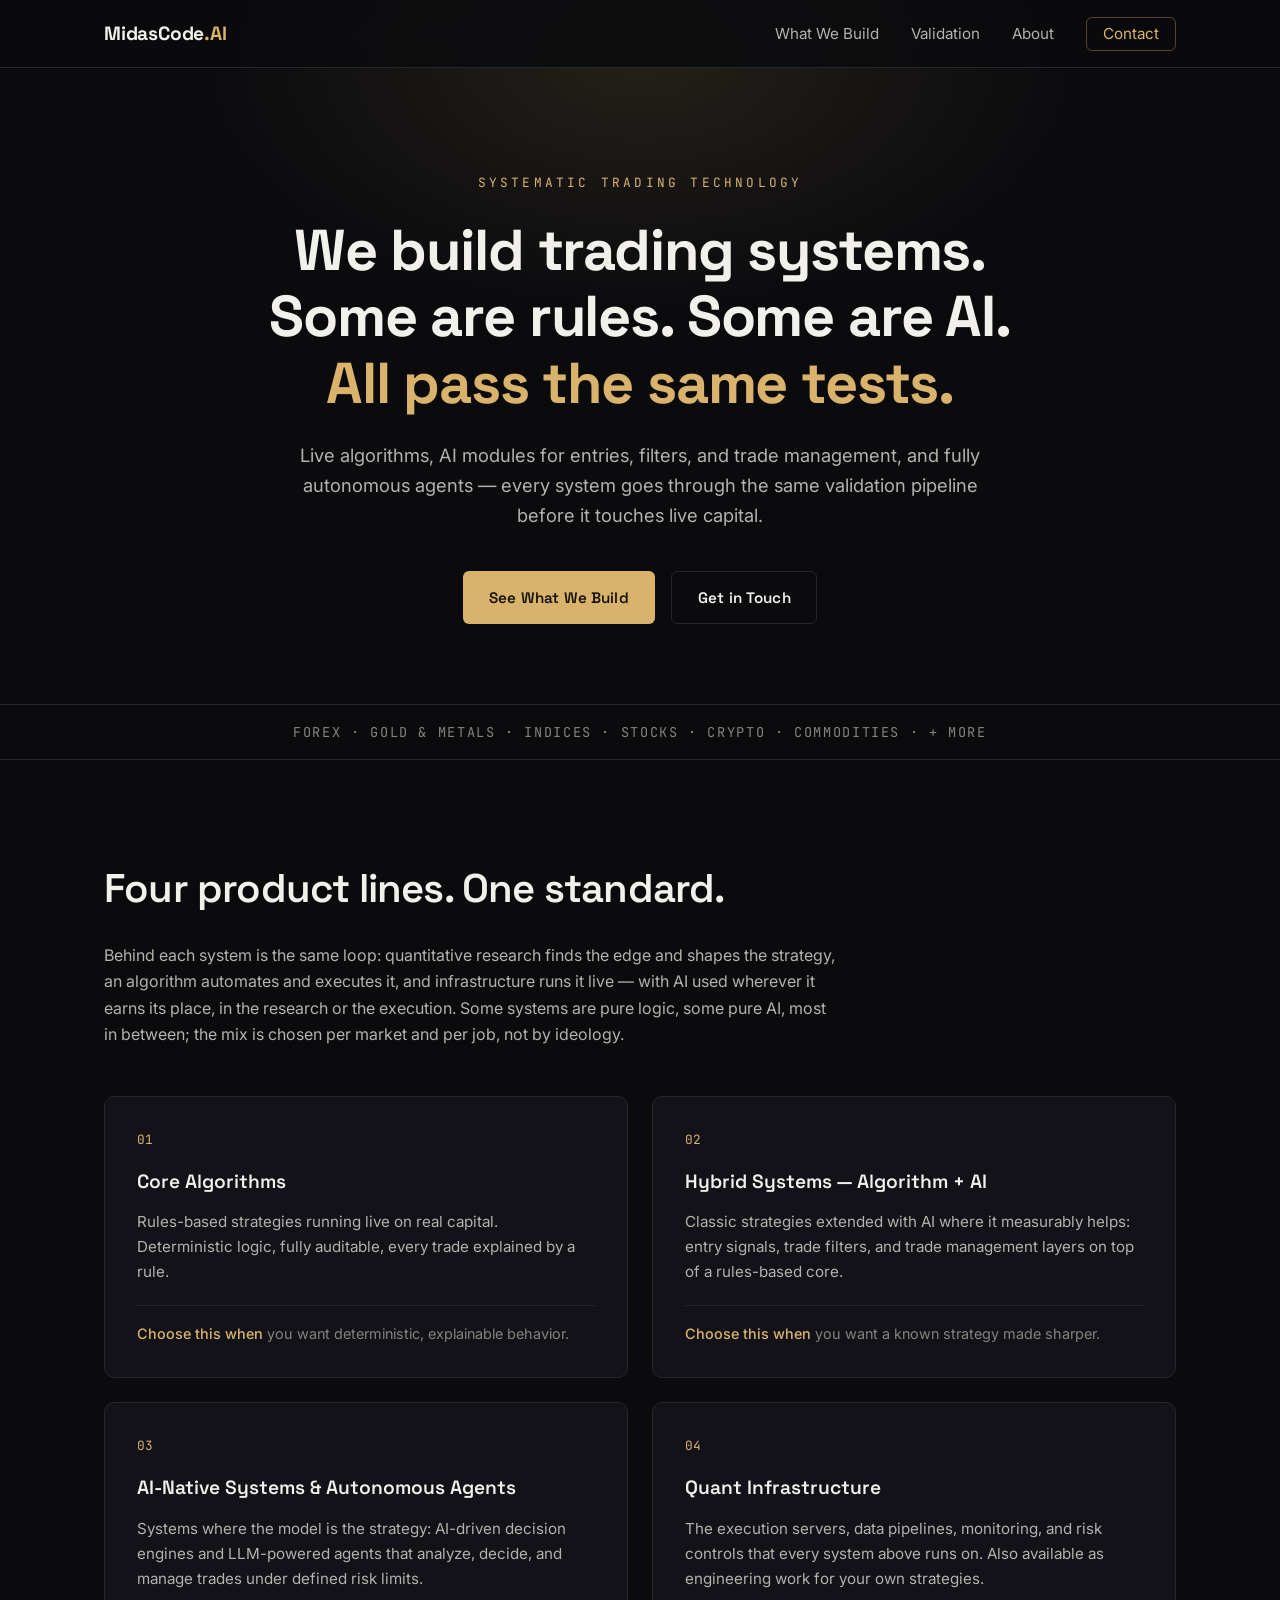
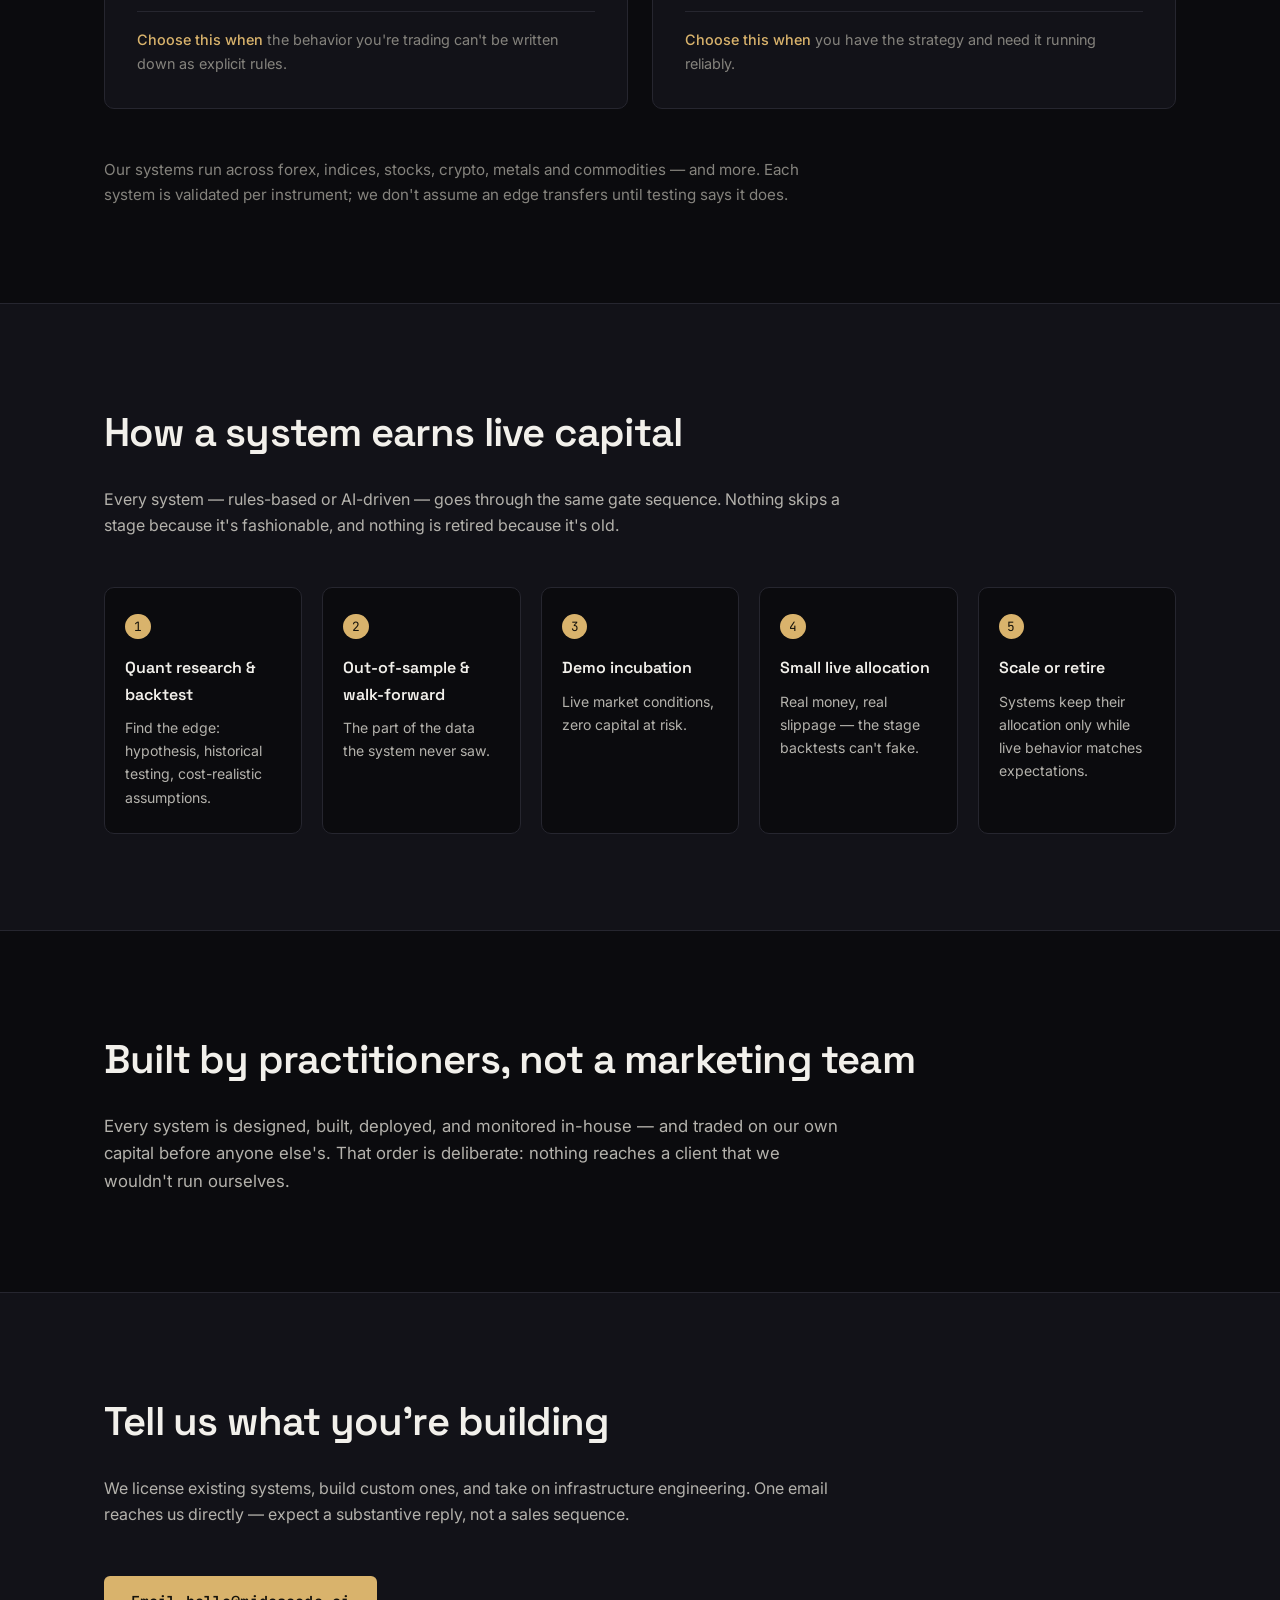
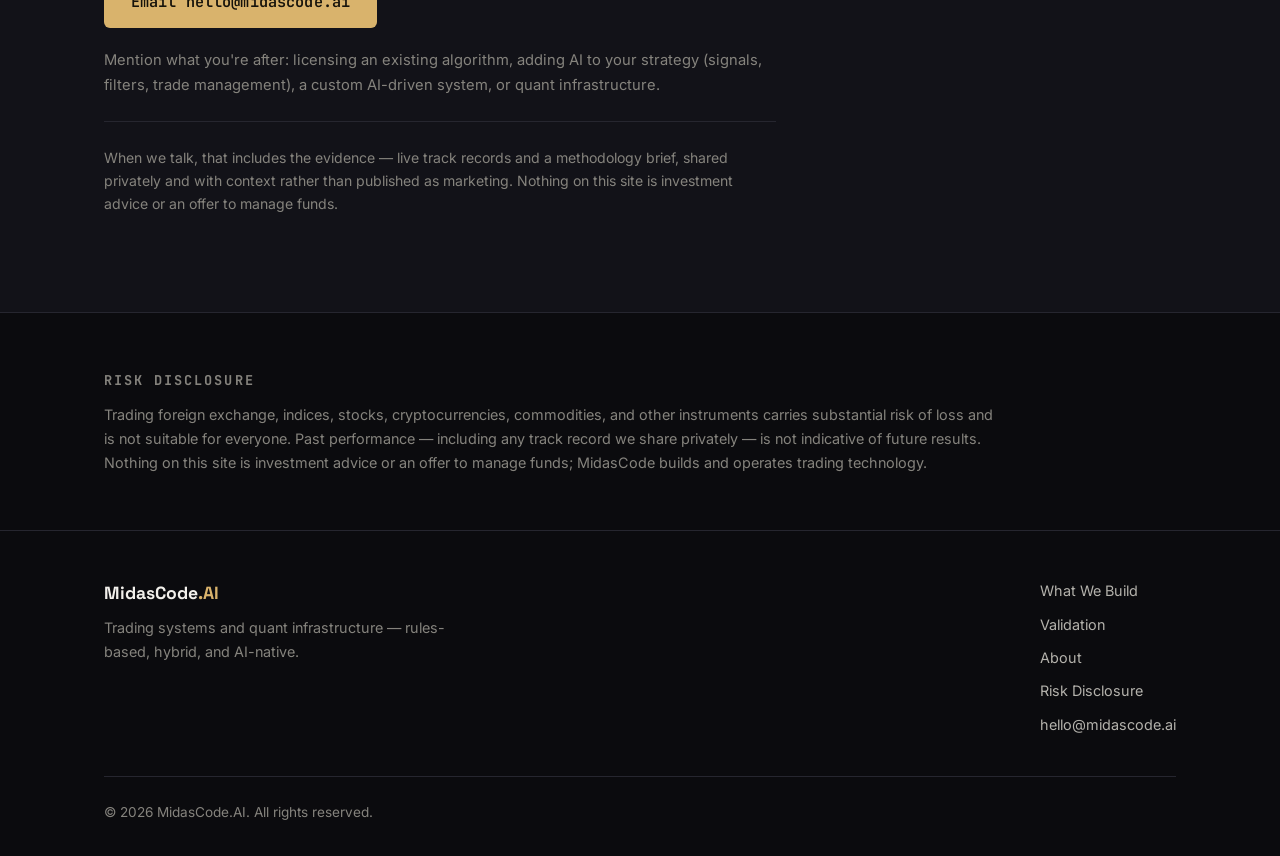
==== commit 80b5cf17: "Rebuild site: systems-first positioning, honest proof model, new 404 Reposition from AI-only hype to" ====
--- a/index.html
+++ b/index.html
@@ -4,245 +4,263 @@
 <head>
     <meta charset="UTF-8">
     <meta name="viewport" content="width=device-width, initial-scale=1.0">
-    <title>MidasCode.AI - Full-Stack AI Trading Infrastructure & Autonomous Systems</title>
+    <title>MidasCode.AI — Trading Systems: Algorithms, AI &amp; Quant Infrastructure</title>
     <meta name="description"
-        content="MidasCode.AI builds full-stack AI trading infrastructure — quant servers, autonomous trading agents, and AI-powered systems that transform market opportunities into golden returns.">
+        content="MidasCode builds and runs live trading systems — rules-based algorithms, hybrid algorithm+AI systems, AI-native agents, and the quant infrastructure underneath.">
+    <link rel="canonical" href="https://midascode.ai/">
+    <meta property="og:type" content="website">
+    <meta property="og:url" content="https://midascode.ai/">
+    <meta property="og:title" content="MidasCode.AI — Trading Systems: Algorithms, AI & Quant Infrastructure">
+    <meta property="og:description"
+        content="Rules-based algorithms, hybrid algorithm+AI systems, AI-native agents, and quant infrastructure. Every system passes the same validation pipeline before it touches live capital.">
+    <meta name="twitter:card" content="summary">
+    <meta name="twitter:title" content="MidasCode.AI — Trading Systems: Algorithms, AI & Quant Infrastructure">
+    <meta name="twitter:description"
+        content="Rules-based algorithms, hybrid algorithm+AI systems, AI-native agents, and quant infrastructure. Every system passes the same validation pipeline before it touches live capital.">
+    <script type="application/ld+json">
+    {
+        "@context": "https://schema.org",
+        "@type": "Organization",
+        "name": "MidasCode.AI",
+        "url": "https://midascode.ai/",
+        "email": "hello@midascode.ai",
+        "description": "MidasCode builds and operates trading systems — rules-based algorithms, hybrid algorithm+AI systems, AI-native agents, and quant infrastructure."
+    }
+    </script>
     <link rel="icon" type="image/svg+xml" href="favicon.svg">
+    <!-- Reveal animations are gated on this class so content stays visible without JS -->
+    <script>document.documentElement.classList.add('js')</script>
     <link rel="stylesheet" href="styles.css">
     <link rel="preconnect" href="https://fonts.googleapis.com">
     <link rel="preconnect" href="https://fonts.gstatic.com" crossorigin>
     <link
-        href="https://fonts.googleapis.com/css2?family=Orbitron:wght@400;700;900&family=Inter:wght@300;400;500;600&display=swap"
+        href="https://fonts.googleapis.com/css2?family=Space+Grotesk:wght@500;600;700&family=Inter:wght@400;500;600&family=JetBrains+Mono:wght@400;500&display=swap"
         rel="stylesheet">
 </head>
 
 <body>
     <!-- Navigation -->
-    <nav class="navbar">
+    <header class="navbar">
         <div class="nav-container">
-            <div class="nav-logo">
+            <a href="#top" class="nav-logo">
                 <span class="logo-text">MidasCode</span><span class="logo-ai">.AI</span>
-            </div>
-            <ul class="nav-menu">
-                <li><a href="#home" class="nav-link">Home</a></li>
-                <li><a href="#about" class="nav-link">About</a></li>
-                <li><a href="#features" class="nav-link">Technology</a></li>
-                <li><a href="#contact" class="nav-link">Contact</a></li>
-            </ul>
-            <div class="hamburger">
-                <span class="bar"></span>
-                <span class="bar"></span>
-                <span class="bar"></span>
-            </div>
+            </a>
+            <nav>
+                <button class="nav-toggle" aria-expanded="false" aria-controls="nav-menu" aria-label="Toggle menu">
+                    <span class="bar"></span>
+                    <span class="bar"></span>
+                    <span class="bar"></span>
+                </button>
+                <ul class="nav-menu" id="nav-menu">
+                    <li><a href="#systems" class="nav-link">What We Build</a></li>
+                    <li><a href="#validation" class="nav-link">Validation</a></li>
+                    <li><a href="#about" class="nav-link">About</a></li>
+                    <li><a href="#contact" class="nav-link nav-link-cta">Contact</a></li>
+                </ul>
+            </nav>
         </div>
-    </nav>
-
-    <!-- Hero Section -->
-    <section id="home" class="hero">
-        <div class="hero-background">
-            <div class="golden-particles"></div>
-        </div>
-        <div class="hero-container">
-            <div class="hero-content">
+    </header>
+
+    <main id="top">
+        <!-- Hero -->
+        <section class="hero">
+            <div class="hero-container">
+                <p class="hero-eyebrow">Systematic Trading Technology</p>
                 <h1 class="hero-title">
-                    Turn Every Investment into <span class="golden-text">Gold</span>
+                    We build trading systems.<br>
+                    Some are rules. Some are AI.<br>
+                    <span class="accent-text">All pass the same tests.</span>
                 </h1>
                 <p class="hero-subtitle">
-                    Harness the power of autonomous AI agents, quant infrastructure, and intelligent systems that
-                    transform market opportunities into golden returns.
-                    Where ancient wisdom meets the frontier of artificial intelligence.
+                    Live algorithms, AI modules for entries, filters, and trade management, and fully
+                    autonomous agents — every system goes through the same validation pipeline before it
+                    touches live capital.
                 </p>
                 <div class="hero-buttons">
-                    <a href="#contact" class="btn btn-primary">Start Investing</a>
-                    <a href="#features" class="btn btn-secondary">Learn More</a>
-                </div>
-            </div>
-            <div class="hero-visual">
-                <div class="midas-crown">
-                    <div class="crown-gem"></div>
-                </div>
-            </div>
+                    <a href="#systems" class="btn btn-primary">See What We Build</a>
+                    <a href="#contact" class="btn btn-secondary">Get in Touch</a>
+                </div>
+            </div>
+        </section>
+
+        <!-- Markets strip -->
+        <div class="markets-strip" aria-label="Markets covered">
+            <p>Forex &middot; Gold &amp; Metals &middot; Indices &middot; Stocks &middot; Crypto &middot; Commodities
+                &middot; + More</p>
         </div>
-    </section>
-
-    <!-- About Section -->
-    <section id="about" class="about">
-        <div class="container">
-            <div class="about-content">
-                <div class="about-text">
-                    <h2 class="section-title">The Midas Touch for Modern Markets</h2>
-                    <p class="about-description">
-                        At MidasCode.AI, we've reimagined the legendary Midas touch for the digital age.
-                        We build the full stack — from low-latency quant servers and execution infrastructure
-                        to autonomous AI agents that analyze, decide, and trade without human intervention.
+
+        <!-- What We Build -->
+        <section id="systems" class="systems section">
+            <div class="container">
+                <h2 class="section-title">Four product lines. One standard.</h2>
+                <p class="section-intro">
+                    Behind each system is the same loop: quantitative research finds the edge and shapes the
+                    strategy, an algorithm automates and executes it, and infrastructure runs it live — with AI
+                    used wherever it earns its place, in the research or the execution. Some systems are pure
+                    logic, some pure AI, most in between; the mix is chosen per market and per job, not by
+                    ideology.
+                </p>
+                <div class="systems-grid">
+                    <article class="system-card reveal">
+                        <span class="card-index">01</span>
+                        <h3 class="card-title">Core Algorithms</h3>
+                        <p class="card-body">
+                            Rules-based strategies running live on real capital. Deterministic logic, fully
+                            auditable, every trade explained by a rule.
+                        </p>
+                        <p class="card-when"><span>Choose this when</span> you want deterministic, explainable
+                            behavior.</p>
+                    </article>
+                    <article class="system-card reveal">
+                        <span class="card-index">02</span>
+                        <h3 class="card-title">Hybrid Systems — Algorithm + AI</h3>
+                        <p class="card-body">
+                            Classic strategies extended with AI where it measurably helps: entry signals, trade
+                            filters, and trade management layers on top of a rules-based core.
+                        </p>
+                        <p class="card-when"><span>Choose this when</span> you want a known strategy made sharper.</p>
+                    </article>
+                    <article class="system-card reveal">
+                        <span class="card-index">03</span>
+                        <h3 class="card-title">AI-Native Systems &amp; Autonomous Agents</h3>
+                        <p class="card-body">
+                            Systems where the model is the strategy: AI-driven decision engines and LLM-powered
+                            agents that analyze, decide, and manage trades under defined risk limits.
+                        </p>
+                        <p class="card-when"><span>Choose this when</span> the behavior you're trading can't be written
+                            down as explicit rules.</p>
+                    </article>
+                    <article class="system-card reveal">
+                        <span class="card-index">04</span>
+                        <h3 class="card-title">Quant Infrastructure</h3>
+                        <p class="card-body">
+                            The execution servers, data pipelines, monitoring, and risk controls that every system
+                            above runs on. Also available as engineering work for your own strategies.
+                        </p>
+                        <p class="card-when"><span>Choose this when</span> you have the strategy and need it running
+                            reliably.</p>
+                    </article>
+                </div>
+                <p class="systems-markets">
+                    Our systems run across forex, indices, stocks, crypto, metals and commodities — and more.
+                    Each system is validated per instrument; we don't assume an edge transfers until testing says
+                    it does.
+                </p>
+            </div>
+        </section>
+
+        <!-- Validation pipeline -->
+        <section id="validation" class="validation section">
+            <div class="container">
+                <h2 class="section-title">How a system earns live capital</h2>
+                <p class="section-intro">
+                    Every system — rules-based or AI-driven — goes through the same gate sequence. Nothing skips
+                    a stage because it's fashionable, and nothing is retired because it's old.
+                </p>
+                <ol class="pipeline">
+                    <li class="pipeline-step reveal">
+                        <span class="step-number">1</span>
+                        <h3 class="step-title">Quant research &amp; backtest</h3>
+                        <p class="step-body">Find the edge: hypothesis, historical testing, cost-realistic
+                            assumptions.</p>
+                    </li>
+                    <li class="pipeline-step reveal">
+                        <span class="step-number">2</span>
+                        <h3 class="step-title">Out-of-sample &amp; walk-forward</h3>
+                        <p class="step-body">The part of the data the system never saw.</p>
+                    </li>
+                    <li class="pipeline-step reveal">
+                        <span class="step-number">3</span>
+                        <h3 class="step-title">Demo incubation</h3>
+                        <p class="step-body">Live market conditions, zero capital at risk.</p>
+                    </li>
+                    <li class="pipeline-step reveal">
+                        <span class="step-number">4</span>
+                        <h3 class="step-title">Small live allocation</h3>
+                        <p class="step-body">Real money, real slippage — the stage backtests can't fake.</p>
+                    </li>
+                    <li class="pipeline-step reveal">
+                        <span class="step-number">5</span>
+                        <h3 class="step-title">Scale or retire</h3>
+                        <p class="step-body">Systems keep their allocation only while live behavior matches
+                            expectations.</p>
+                    </li>
+                </ol>
+            </div>
+        </section>
+
+        <!-- About -->
+        <section id="about" class="about section">
+            <div class="container">
+                <h2 class="section-title">Built by practitioners, not a marketing team</h2>
+                <p class="about-body">
+                    Every system is designed, built, deployed, and monitored in-house — and traded on our own
+                    capital before anyone else's. That order is deliberate: nothing reaches a client that we
+                    wouldn't run ourselves.
+                </p>
+            </div>
+        </section>
+
+        <!-- Contact -->
+        <section id="contact" class="contact section">
+            <div class="container">
+                <h2 class="section-title">Tell us what you're building</h2>
+                <p class="section-intro">
+                    We license existing systems, build custom ones, and take on infrastructure engineering.
+                    One email reaches us directly — expect a substantive reply, not a sales sequence.
+                </p>
+                <div class="contact-cta">
+                    <a href="mailto:hello@midascode.ai?subject=MidasCode%20inquiry" class="btn btn-primary">Email
+                        hello@midascode.ai</a>
+                    <p class="contact-hint">
+                        Mention what you're after: licensing an existing algorithm, adding AI to your strategy
+                        (signals, filters, trade management), a custom AI-driven system, or quant infrastructure.
                     </p>
-                    <p class="about-description">
-                        Founded by active traders, AI researchers, and quantitative engineers who have built
-                        and run profitable strategies across equities, crypto, and derivatives — we know what
-                        it takes to generate returns, and we build systems that do it at scale.
+                    <p class="contact-note">
+                        When we talk, that includes the evidence — live track records and a methodology brief,
+                        shared privately and with context rather than published as marketing. Nothing on this
+                        site is investment advice or an offer to manage funds.
                     </p>
-                    <div class="stats">
-                        <div class="stat">
-                            <span class="stat-number">100%</span>
-                            <span class="stat-label">Uptime</span>
-                        </div>
-                        <div class="stat">
-                            <span class="stat-number">24/7</span>
-                            <span class="stat-label">Market Monitoring</span>
-                        </div>
-                        <div class="stat">
-                            <span class="stat-number">&lt;1ms</span>
-                            <span class="stat-label">Execution Speed</span>
-                        </div>
-                    </div>
-                </div>
-                <div class="about-visual">
-                    <div class="golden-sphere">
-                        <div class="sphere-ring"></div>
-                        <div class="sphere-ring"></div>
-                        <div class="sphere-ring"></div>
-                    </div>
-                </div>
-            </div>
-        </div>
-    </section>
-
-    <!-- Features Section -->
-    <section id="features" class="features">
-        <div class="container">
-            <h2 class="section-title">Golden Intelligence Technology</h2>
-            <p class="section-subtitle">The full stack of AI infrastructure, autonomous agents, and intelligent systems
-                that give every trade and investment the Midas touch</p>
-
-            <div class="features-grid">
-                <div class="feature-card">
-                    <div class="feature-icon">
-                        <div class="icon-neural"></div>
-                    </div>
-                    <h3 class="feature-title">Autonomous Trading Agents</h3>
-                    <p class="feature-description">
-                        LLM-powered agents that reason, plan, and execute trades end-to-end — no human in the loop.
-                        They read the market, form a thesis, and act on it at machine speed.
-                    </p>
-                </div>
-
-                <div class="feature-card">
-                    <div class="feature-icon">
-                        <div class="icon-quantum"></div>
-                    </div>
-                    <h3 class="feature-title">Quant Infrastructure</h3>
-                    <p class="feature-description">
-                        Purpose-built quant servers and execution pipelines with sub-millisecond latency —
-                        the institutional-grade foundation that powers everything above it.
-                    </p>
-                </div>
-
-                <div class="feature-card">
-                    <div class="feature-icon">
-                        <div class="icon-risk"></div>
-                    </div>
-                    <h3 class="feature-title">Adaptive Risk Intelligence</h3>
-                    <p class="feature-description">
-                        AI systems that continuously assess risk in real time, dynamically responding to volatility
-                        and regime shifts to protect capital while staying in the trade.
-                    </p>
-                </div>
-
-                <div class="feature-card">
-                    <div class="feature-icon">
-                        <div class="icon-multi"></div>
-                    </div>
-                    <h3 class="feature-title">Multi-Market Coverage</h3>
-                    <p class="feature-description">
-                        Stocks, crypto, forex, and commodities — unified under a single agent-managed strategy
-                        layer that applies the Midas touch across every asset class.
-                    </p>
-                </div>
-
-                <div class="feature-card">
-                    <div class="feature-icon">
-                        <div class="icon-sentiment"></div>
-                    </div>
-                    <h3 class="feature-title">LLM Market Intelligence</h3>
-                    <p class="feature-description">
-                        Large language models that parse earnings calls, news, filings, and social signals at scale —
-                        turning the flood of market information into precise, actionable intelligence.
-                    </p>
-                </div>
-
-                <div class="feature-card">
-                    <div class="feature-icon">
-                        <div class="icon-portfolio"></div>
-                    </div>
-                    <h3 class="feature-title">Agentic Portfolio Management</h3>
-                    <p class="feature-description">
-                        Autonomous agents that continuously monitor, rebalance, and optimize your portfolio —
-                        running 24/7 so the work of active management never stops.
-                    </p>
-                </div>
-            </div>
-        </div>
-    </section>
-
-    <!-- Contact Section -->
-    <section id="contact" class="contact">
-        <div class="container">
-            <div class="contact-content-centered">
-                <div class="contact-info">
-                    <h2 class="section-title">Ready to Touch Gold?</h2>
-                    <p class="contact-description">
-                        Join the builders of next-generation AI trading infrastructure. Whether you're looking to
-                        deploy autonomous agents, integrate quant systems, or explore what's possible —
-                        we'd love to talk.
-                    </p>
-                    <div class="contact-methods">
-                        <div class="contact-method-primary">
-                            <div class="contact-icon-large">📧</div>
-                            <div class="contact-details-primary">
-                                <span class="contact-label-large">Let's Build Something Golden Together</span>
-                                <span class="contact-value-large">hello@midascode.ai</span>
-                                <span class="contact-subtitle">We typically respond within 24 hours</span>
-                            </div>
-                        </div>
-                    </div>
-                    <div class="contact-cta">
-                        <a href="mailto:hello@midascode.ai" class="btn btn-primary">Get in Touch</a>
-                    </div>
-                </div>
-            </div>
-        </div>
-    </section>
+                </div>
+            </div>
+        </section>
+
+        <!-- Risk disclosure -->
+        <section id="risk" class="risk section">
+            <div class="container">
+                <h2 class="risk-title">Risk disclosure</h2>
+                <p class="risk-body">
+                    Trading foreign exchange, indices, stocks, cryptocurrencies, commodities, and other
+                    instruments carries substantial risk of loss and is not suitable for everyone. Past
+                    performance — including any track record we share privately — is not indicative of future
+                    results. Nothing on this site is investment advice or an offer to manage funds; MidasCode
+                    builds and operates trading technology.
+                </p>
+            </div>
+        </section>
+    </main>
 
     <!-- Footer -->
     <footer class="footer">
         <div class="container">
-            <div class="footer-content-simple">
+            <div class="footer-content">
                 <div class="footer-brand">
                     <div class="footer-logo">
                         <span class="logo-text">MidasCode</span><span class="logo-ai">.AI</span>
                     </div>
-                    <p class="footer-tagline">Where every touch turns to gold</p>
-                    <p class="footer-description">
-                        Building the infrastructure layer for AI-driven markets.
-                        Get in touch to learn more about our autonomous trading systems and quant solutions.
-                    </p>
-                </div>
-                <div class="footer-contact">
-                    <h4 class="footer-title">Get Started</h4>
-                    <div class="footer-contact-info">
-                        <p class="footer-email">
-                            <span class="contact-icon">📧</span>
-                            <a href="mailto:hello@midascode.ai" class="footer-link">hello@midascode.ai</a>
-                        </p>
-                        <p class="footer-response">
-                            <span class="contact-icon">⚡</span>
-                            <span class="footer-response-text">Fast response guaranteed</span>
-                        </p>
-                    </div>
-                </div>
+                    <p class="footer-tagline">Trading systems and quant infrastructure — rules-based, hybrid, and
+                        AI-native.</p>
+                </div>
+                <nav class="footer-nav" aria-label="Footer">
+                    <a href="#systems" class="footer-link">What We Build</a>
+                    <a href="#validation" class="footer-link">Validation</a>
+                    <a href="#about" class="footer-link">About</a>
+                    <a href="#risk" class="footer-link">Risk Disclosure</a>
+                    <a href="mailto:hello@midascode.ai" class="footer-link">hello@midascode.ai</a>
+                </nav>
             </div>
             <div class="footer-bottom">
-                <p class="footer-copyright">© 2025 MidasCode.AI. All rights reserved. Trading involves risk.</p>
+                <p class="footer-copyright">© <span id="copyright-year"></span> MidasCode.AI. All rights reserved.</p>
             </div>
         </div>
     </footer>
@@ -250,4 +268,4 @@
     <script src="script.js"></script>
 </body>
 
-</html>+</html>
--- a/styles.css
+++ b/styles.css
@@ -1,46 +1,34 @@
 /* CSS Custom Properties */
 :root {
-    /* Golden Color Palette */
-    --gold-primary: #FFD700;
-    --gold-secondary: #FFA500;
-    --gold-dark: #B8860B;
-    --gold-light: #FFEB3B;
-    --gold-gradient: linear-gradient(135deg, #FFD700, #FFA500, #FF8C00);
-
-    /* Dark Theme Colors */
-    --dark-primary: #0A0A0A;
-    --dark-secondary: #1A1A1A;
-    --dark-tertiary: #2A2A2A;
-    --dark-quaternary: #3A3A3A;
-
-    /* Text Colors */
-    --text-primary: #FFFFFF;
-    --text-secondary: #CCCCCC;
-    --text-muted: #999999;
-
-    /* Accent Colors */
-    --accent-blue: #00BFFF;
-    --accent-purple: #9D4EDD;
+    /* Champagne gold palette — restrained, not neon */
+    --gold: #D9B36C;
+    --gold-bright: #EACD8F;
+    --gold-dim: #8C7443;
+    --gold-glow: rgba(217, 179, 108, 0.12);
+
+    /* Dark theme */
+    --bg: #0B0B0E;
+    --bg-raised: #121218;
+    --bg-panel: #16161D;
+    --border: #26262F;
+    --border-gold: rgba(217, 179, 108, 0.35);
+
+    /* Text */
+    --text-primary: #F2F0EB;
+    --text-secondary: #B4B2AC;
+    --text-muted: #85837D;
 
     /* Typography */
-    --font-primary: 'Orbitron', monospace;
-    --font-secondary: 'Inter', sans-serif;
-
-    /* Spacing */
-    --spacing-xs: 0.5rem;
-    --spacing-sm: 1rem;
-    --spacing-md: 2rem;
-    --spacing-lg: 3rem;
-    --spacing-xl: 4rem;
-    --spacing-2xl: 6rem;
-
-    /* Shadows */
-    --shadow-glow: 0 0 20px rgba(255, 215, 0, 0.3);
-    --shadow-strong: 0 0 40px rgba(255, 215, 0, 0.5);
-    --shadow-soft: 0 4px 20px rgba(0, 0, 0, 0.3);
-}
-
-/* Reset and Base Styles */
+    --font-display: 'Space Grotesk', sans-serif;
+    --font-body: 'Inter', sans-serif;
+    --font-mono: 'JetBrains Mono', monospace;
+
+    /* Layout */
+    --container: 1120px;
+    --nav-height: 4.25rem;
+}
+
+/* Reset and base */
 * {
     margin: 0;
     padding: 0;
@@ -49,77 +37,119 @@
 
 html {
     scroll-behavior: smooth;
+    scroll-padding-top: calc(var(--nav-height) + 1rem);
 }
 
 body {
-    font-family: var(--font-secondary);
-    background: var(--dark-primary);
+    font-family: var(--font-body);
+    background: var(--bg);
     color: var(--text-primary);
-    line-height: 1.6;
+    line-height: 1.65;
     overflow-x: hidden;
+    -webkit-font-smoothing: antialiased;
 }
 
 .container {
-    max-width: 1200px;
+    max-width: var(--container);
     margin: 0 auto;
-    padding: 0 var(--spacing-md);
+    padding: 0 1.5rem;
+}
+
+.section {
+    padding: 6rem 0;
+}
+
+img,
+svg {
+    max-width: 100%;
 }
 
 /* Typography */
 .section-title {
-    font-family: var(--font-primary);
-    font-size: 3rem;
-    font-weight: 700;
-    background: var(--gold-gradient);
-    -webkit-background-clip: text;
-    -webkit-text-fill-color: transparent;
-    background-clip: text;
-    text-align: center;
-    margin-bottom: var(--spacing-md);
-}
-
-.section-subtitle {
-    font-size: 1.2rem;
+    font-family: var(--font-display);
+    font-size: clamp(1.75rem, 4vw, 2.5rem);
+    font-weight: 600;
+    letter-spacing: -0.02em;
+    margin-bottom: 1.25rem;
+}
+
+.section-intro {
     color: var(--text-secondary);
-    text-align: center;
-    margin-bottom: var(--spacing-xl);
-    max-width: 600px;
-    margin-left: auto;
-    margin-right: auto;
-}
-
-.golden-text {
-    background: var(--gold-gradient);
-    -webkit-background-clip: text;
-    -webkit-text-fill-color: transparent;
-    background-clip: text;
+    max-width: 46rem;
+    margin-bottom: 3rem;
+}
+
+.accent-text {
+    color: var(--gold);
+}
+
+/* Buttons */
+.btn {
+    display: inline-block;
+    font-family: var(--font-display);
+    font-size: 0.95rem;
+    font-weight: 600;
+    letter-spacing: 0.01em;
+    padding: 0.8rem 1.6rem;
+    border-radius: 6px;
+    text-decoration: none;
+    border: 1px solid transparent;
+    cursor: pointer;
+    transition: background-color 0.2s ease, border-color 0.2s ease, color 0.2s ease;
+}
+
+.btn-primary {
+    background: var(--gold);
+    color: #16130B;
+}
+
+.btn-primary:hover,
+.btn-primary:focus-visible {
+    background: var(--gold-bright);
+}
+
+.btn-secondary {
+    background: transparent;
+    color: var(--text-primary);
+    border-color: var(--border);
+}
+
+.btn-secondary:hover,
+.btn-secondary:focus-visible {
+    border-color: var(--border-gold);
+    color: var(--gold);
 }
 
 /* Navigation */
 .navbar {
     position: fixed;
     top: 0;
-    width: 100%;
-    background: rgba(10, 10, 10, 0.95);
-    backdrop-filter: blur(10px);
-    border-bottom: 1px solid rgba(255, 215, 0, 0.2);
-    z-index: 1000;
-    padding: var(--spacing-sm) 0;
+    left: 0;
+    right: 0;
+    height: var(--nav-height);
+    background: rgba(11, 11, 14, 0.85);
+    backdrop-filter: blur(12px);
+    -webkit-backdrop-filter: blur(12px);
+    border-bottom: 1px solid var(--border);
+    z-index: 100;
 }
 
 .nav-container {
-    max-width: 1200px;
+    max-width: var(--container);
+    height: 100%;
     margin: 0 auto;
-    padding: 0 var(--spacing-md);
+    padding: 0 1.5rem;
     display: flex;
+    align-items: center;
     justify-content: space-between;
-    align-items: center;
 }
 
 .nav-logo {
-    font-family: var(--font-primary);
-    font-size: 1.5rem;
+    font-family: var(--font-display);
+    font-size: 1.2rem;
     font-weight: 700;
+    text-decoration: none;
+    letter-spacing: -0.01em;
 }
 
 .logo-text {
@@ -127,991 +157,483 @@
 }
 
 .logo-ai {
-    color: var(--gold-primary);
-    text-shadow: var(--shadow-glow);
+    color: var(--gold);
 }
 
 .nav-menu {
     display: flex;
+    align-items: center;
+    gap: 2rem;
     list-style: none;
-    gap: var(--spacing-lg);
 }
 
 .nav-link {
     color: var(--text-secondary);
     text-decoration: none;
-    font-weight: 500;
-    transition: all 0.3s ease;
-    position: relative;
-}
-
-.nav-link:hover {
-    color: var(--gold-primary);
-    text-shadow: var(--shadow-glow);
-}
-
-.nav-link::after {
-    content: '';
-    position: absolute;
-    bottom: -5px;
-    left: 0;
-    width: 0;
-    height: 2px;
-    background: var(--gold-gradient);
-    transition: width 0.3s ease;
-}
-
-.nav-link:hover::after {
-    width: 100%;
-}
-
-.hamburger {
+    font-size: 0.95rem;
+    transition: color 0.2s ease;
+}
+
+.nav-link:hover,
+.nav-link:focus-visible {
+    color: var(--gold);
+}
+
+.nav-link-cta {
+    color: var(--gold);
+    border: 1px solid var(--border-gold);
+    padding: 0.4rem 1rem;
+    border-radius: 6px;
+}
+
+.nav-link-cta:hover,
+.nav-link-cta:focus-visible {
+    color: #16130B;
+    background: var(--gold);
+}
+
+.nav-toggle {
     display: none;
     flex-direction: column;
+    gap: 5px;
+    background: none;
+    border: none;
+    padding: 0.5rem;
     cursor: pointer;
 }
 
-.bar {
-    width: 25px;
-    height: 3px;
-    background: var(--gold-primary);
-    margin: 3px 0;
-    transition: 0.3s;
-}
-
-/* Hero Section */
+.nav-toggle .bar {
+    width: 22px;
+    height: 2px;
+    background: var(--text-primary);
+    transition: transform 0.25s ease, opacity 0.25s ease;
+}
+
+.nav-toggle[aria-expanded="true"] .bar:nth-child(1) {
+    transform: translateY(7px) rotate(45deg);
+}
+
+.nav-toggle[aria-expanded="true"] .bar:nth-child(2) {
+    opacity: 0;
+}
+
+.nav-toggle[aria-expanded="true"] .bar:nth-child(3) {
+    transform: translateY(-7px) rotate(-45deg);
+}
+
+/* Hero */
 .hero {
-    height: 100vh;
-    display: flex;
-    align-items: center;
+    padding: calc(var(--nav-height) + 6.5rem) 0 5rem;
     position: relative;
     overflow: hidden;
-    background: radial-gradient(ellipse at center, rgba(255, 215, 0, 0.1) 0%, var(--dark-primary) 70%);
-}
-
-.hero-background {
+}
+
+.hero::before {
+    content: "";
     position: absolute;
-    top: 0;
-    left: 0;
-    width: 100%;
-    height: 100%;
-    overflow: hidden;
-}
-
-.golden-particles {
-    position: absolute;
-    width: 100%;
-    height: 100%;
-    background-image:
-        radial-gradient(2px 2px at 20px 30px, var(--gold-primary), transparent),
-        radial-gradient(2px 2px at 40px 70px, var(--gold-secondary), transparent),
-        radial-gradient(1px 1px at 90px 40px, var(--gold-light), transparent),
-        radial-gradient(1px 1px at 130px 80px, var(--gold-primary), transparent),
-        radial-gradient(2px 2px at 160px 30px, var(--gold-secondary), transparent);
-    background-repeat: repeat;
-    background-size: 200px 100px;
-    animation: sparkle 20s linear infinite;
-    opacity: 0.3;
-}
-
-@keyframes sparkle {
-    from {
-        transform: translateY(0px);
-    }
-
-    to {
-        transform: translateY(-100px);
-    }
-}
-
-.hero-content {
-    z-index: 2;
+    top: -30%;
+    left: 50%;
+    transform: translateX(-50%);
+    width: 60rem;
+    height: 34rem;
+    background: radial-gradient(ellipse at center, var(--gold-glow), transparent 65%);
+    pointer-events: none;
+}
+
+.hero-container {
+    max-width: var(--container);
+    margin: 0 auto;
+    padding: 0 1.5rem;
     position: relative;
-}
-
-.hero-container {
-    max-width: 1200px;
-    margin: 0 auto;
-    padding: 0 var(--spacing-md);
-    display: grid;
-    grid-template-columns: 1fr 1fr;
-    gap: var(--spacing-xl);
-    align-items: center;
-    width: 100%;
-    z-index: 2;
-    position: relative;
+    text-align: center;
+}
+
+.hero-eyebrow {
+    font-family: var(--font-mono);
+    font-size: 0.8rem;
+    letter-spacing: 0.25em;
+    text-transform: uppercase;
+    color: var(--gold);
+    margin-bottom: 1.5rem;
 }
 
 .hero-title {
-    font-family: var(--font-primary);
-    font-size: 4rem;
-    font-weight: 900;
-    line-height: 1.2;
-    margin-bottom: var(--spacing-md);
+    font-family: var(--font-display);
+    font-size: clamp(2rem, 5.5vw, 3.6rem);
+    font-weight: 700;
+    line-height: 1.15;
+    letter-spacing: -0.02em;
+    margin-bottom: 1.5rem;
 }
 
 .hero-subtitle {
-    font-size: 1.3rem;
     color: var(--text-secondary);
-    margin-bottom: var(--spacing-lg);
-    line-height: 1.8;
+    font-size: clamp(1rem, 1.6vw, 1.15rem);
+    max-width: 44rem;
+    margin: 0 auto 2.5rem;
 }
 
 .hero-buttons {
     display: flex;
-    gap: var(--spacing-md);
-}
-
-.btn {
-    padding: var(--spacing-sm) var(--spacing-lg);
-    border: none;
-    border-radius: 50px;
-    font-size: 1.1rem;
+    gap: 1rem;
+    justify-content: center;
+    flex-wrap: wrap;
+}
+
+/* Markets strip */
+.markets-strip {
+    border-top: 1px solid var(--border);
+    border-bottom: 1px solid var(--border);
+    padding: 1rem 1.5rem;
+    text-align: center;
+}
+
+.markets-strip p {
+    font-family: var(--font-mono);
+    font-size: 0.85rem;
+    letter-spacing: 0.12em;
+    text-transform: uppercase;
+    color: var(--text-muted);
+}
+
+/* What We Build */
+.systems-grid {
+    display: grid;
+    grid-template-columns: repeat(2, 1fr);
+    gap: 1.5rem;
+}
+
+.system-card {
+    background: var(--bg-raised);
+    border: 1px solid var(--border);
+    border-radius: 10px;
+    padding: 2rem;
+    transition: border-color 0.25s ease;
+}
+
+.system-card:hover {
+    border-color: var(--border-gold);
+}
+
+.card-index {
+    font-family: var(--font-mono);
+    font-size: 0.8rem;
+    color: var(--gold);
+    display: block;
+    margin-bottom: 1rem;
+}
+
+.card-title {
+    font-family: var(--font-display);
+    font-size: 1.2rem;
     font-weight: 600;
-    cursor: pointer;
-    transition: all 0.3s ease;
-    text-decoration: none;
-    display: inline-block;
-    text-align: center;
-    position: relative;
-    overflow: hidden;
-}
-
-.btn-primary {
-    background: var(--gold-gradient);
-    color: var(--dark-primary);
-    box-shadow: var(--shadow-glow);
-}
-
-.btn-primary:hover {
-    transform: translateY(-2px);
-    box-shadow: var(--shadow-strong);
-}
-
-.btn-secondary {
-    background: transparent;
-    color: var(--text-primary);
-    border: 2px solid var(--gold-primary);
-}
-
-.btn-secondary:hover {
-    background: var(--gold-primary);
-    color: var(--dark-primary);
-    transform: translateY(-2px);
-}
-
-.btn-full {
-    width: 100%;
-}
-
-.hero-visual {
-    display: flex;
-    justify-content: center;
-    align-items: center;
-}
-
-.midas-crown {
-    width: 300px;
-    height: 300px;
-    border: 3px solid var(--gold-primary);
+    margin-bottom: 0.75rem;
+}
+
+.card-body {
+    color: var(--text-secondary);
+    font-size: 0.95rem;
+    margin-bottom: 1.25rem;
+}
+
+.card-when {
+    font-size: 0.9rem;
+    color: var(--text-muted);
+    border-top: 1px solid var(--border);
+    padding-top: 1rem;
+}
+
+.card-when span {
+    color: var(--gold);
+    font-weight: 500;
+}
+
+.systems-markets {
+    color: var(--text-muted);
+    font-size: 0.95rem;
+    max-width: 46rem;
+    margin-top: 3rem;
+}
+
+/* Validation pipeline */
+.validation {
+    background: var(--bg-raised);
+    border-top: 1px solid var(--border);
+    border-bottom: 1px solid var(--border);
+}
+
+.pipeline {
+    display: grid;
+    grid-template-columns: repeat(5, 1fr);
+    gap: 1.25rem;
+    list-style: none;
+    counter-reset: none;
+}
+
+.pipeline-step {
+    background: var(--bg);
+    border: 1px solid var(--border);
+    border-radius: 10px;
+    padding: 1.5rem 1.25rem;
+}
+
+.step-number {
+    font-family: var(--font-mono);
+    font-size: 0.8rem;
+    color: #16130B;
+    background: var(--gold);
+    width: 1.6rem;
+    height: 1.6rem;
     border-radius: 50%;
-    position: relative;
-    display: flex;
+    display: inline-flex;
     align-items: center;
     justify-content: center;
-    animation: rotate 20s linear infinite;
-    box-shadow: var(--shadow-glow);
-}
-
-.midas-crown::before {
-    content: '';
-    position: absolute;
-    width: 250px;
-    height: 250px;
-    border: 2px solid var(--gold-secondary);
-    border-radius: 50%;
-    animation: rotate 15s linear infinite reverse;
-}
-
-.midas-crown::after {
-    content: '';
-    position: absolute;
-    width: 200px;
-    height: 200px;
-    border: 1px solid var(--gold-light);
-    border-radius: 50%;
-    animation: rotate 10s linear infinite;
-}
-
-.crown-gem {
-    width: 40px;
-    height: 40px;
-    background: var(--gold-gradient);
-    border-radius: 50%;
-    box-shadow: var(--shadow-strong);
-    animation: pulse 2s ease-in-out infinite;
-}
-
-@keyframes rotate {
-    from {
-        transform: rotate(0deg);
-    }
-
-    to {
-        transform: rotate(360deg);
-    }
-}
-
-@keyframes pulse {
-
-    0%,
-    100% {
-        transform: scale(1);
-    }
-
-    50% {
-        transform: scale(1.2);
-    }
-}
-
-/* About Section */
-.about {
-    padding: var(--spacing-2xl) 0;
-    background: var(--dark-secondary);
-}
-
-.about-content {
-    display: grid;
-    grid-template-columns: 1fr 1fr;
-    gap: var(--spacing-xl);
-    align-items: center;
-}
-
-.about-description {
+    margin-bottom: 1rem;
+}
+
+.step-title {
+    font-family: var(--font-display);
+    font-size: 1rem;
+    font-weight: 600;
+    margin-bottom: 0.5rem;
+}
+
+.step-body {
+    color: var(--text-secondary);
+    font-size: 0.88rem;
+}
+
+/* About */
+.about-body {
+    color: var(--text-secondary);
+    max-width: 46rem;
+    font-size: 1.05rem;
+}
+
+/* Contact */
+.contact {
+    background: var(--bg-raised);
+    border-top: 1px solid var(--border);
+    border-bottom: 1px solid var(--border);
+}
+
+.contact-cta {
+    max-width: 42rem;
+}
+
+.contact-cta .btn {
+    font-family: var(--font-mono);
+}
+
+.contact-hint {
+    color: var(--text-muted);
+    font-size: 0.92rem;
+    margin-top: 1.25rem;
+}
+
+.contact-note {
+    color: var(--text-muted);
+    font-size: 0.88rem;
+    max-width: 44rem;
+    margin-top: 1.5rem;
+    padding-top: 1.5rem;
+    border-top: 1px solid var(--border);
+}
+
+/* Risk disclosure */
+.risk {
+    padding: 3.5rem 0;
+}
+
+.risk-title {
+    font-family: var(--font-mono);
+    font-size: 0.85rem;
+    letter-spacing: 0.15em;
+    text-transform: uppercase;
+    color: var(--text-muted);
+    margin-bottom: 0.75rem;
+}
+
+.risk-body {
+    color: var(--text-muted);
+    font-size: 0.9rem;
+    max-width: 56rem;
+}
+
+/* Footer */
+.footer {
+    border-top: 1px solid var(--border);
+    padding: 3rem 0 2rem;
+}
+
+.footer-content {
+    display: flex;
+    justify-content: space-between;
+    align-items: flex-start;
+    gap: 2rem;
+    flex-wrap: wrap;
+    margin-bottom: 2.5rem;
+}
+
+.footer-logo {
+    font-family: var(--font-display);
     font-size: 1.1rem;
-    color: var(--text-secondary);
-    margin-bottom: var(--spacing-md);
-    line-height: 1.8;
-}
-
-.stats {
-    display: flex;
-    gap: var(--spacing-lg);
-    margin-top: var(--spacing-lg);
-}
-
-.stat {
-    text-align: center;
-}
-
-.stat-number {
-    display: block;
-    font-family: var(--font-primary);
-    font-size: 2rem;
     font-weight: 700;
-    color: var(--gold-primary);
-    text-shadow: var(--shadow-glow);
-}
-
-.stat-label {
+    margin-bottom: 0.5rem;
+}
+
+.footer-tagline {
+    color: var(--text-muted);
     font-size: 0.9rem;
-    color: var(--text-muted);
-}
-
-.about-visual {
-    display: flex;
-    justify-content: center;
-    align-items: center;
-}
-
-.golden-sphere {
-    width: 200px;
-    height: 200px;
-    background: radial-gradient(circle, var(--gold-primary), var(--gold-secondary));
-    border-radius: 50%;
-    position: relative;
-    box-shadow: var(--shadow-strong);
-    animation: float 6s ease-in-out infinite;
-}
-
-.sphere-ring {
-    position: absolute;
-    border: 1px solid rgba(255, 215, 0, 0.3);
-    border-radius: 50%;
-    animation: expand 4s ease-in-out infinite;
-}
-
-.sphere-ring:nth-child(1) {
-    width: 250px;
-    height: 250px;
-    top: -25px;
-    left: -25px;
-    animation-delay: 0s;
-}
-
-.sphere-ring:nth-child(2) {
-    width: 300px;
-    height: 300px;
-    top: -50px;
-    left: -50px;
-    animation-delay: 1s;
-}
-
-.sphere-ring:nth-child(3) {
-    width: 350px;
-    height: 350px;
-    top: -75px;
-    left: -75px;
-    animation-delay: 2s;
-}
-
-@keyframes float {
-
-    0%,
-    100% {
-        transform: translateY(0px);
-    }
-
-    50% {
-        transform: translateY(-20px);
-    }
-}
-
-@keyframes expand {
-
-    0%,
-    100% {
-        transform: scale(0.8);
-        opacity: 0;
-    }
-
-    50% {
-        transform: scale(1);
-        opacity: 0.5;
-    }
-}
-
-/* Features Section */
-.features {
-    padding: var(--spacing-2xl) 0;
-    background: var(--dark-primary);
-}
-
-.features-grid {
-    display: grid;
-    grid-template-columns: repeat(auto-fit, minmax(350px, 1fr));
-    gap: var(--spacing-lg);
-}
-
-.feature-card {
-    background: var(--dark-secondary);
-    padding: var(--spacing-lg);
-    border-radius: 20px;
-    border: 1px solid rgba(255, 215, 0, 0.2);
-    transition: all 0.3s ease;
-    position: relative;
-    overflow: hidden;
-}
-
-.feature-card::before {
-    content: '';
-    position: absolute;
-    top: 0;
-    left: -100%;
-    width: 100%;
-    height: 100%;
-    background: linear-gradient(90deg, transparent, rgba(255, 215, 0, 0.1), transparent);
-    transition: left 0.5s ease;
-}
-
-.feature-card:hover::before {
-    left: 100%;
-}
-
-.feature-card:hover {
-    transform: translateY(-5px);
-    border-color: var(--gold-primary);
-    box-shadow: var(--shadow-glow);
-}
-
-.feature-icon {
-    width: 60px;
-    height: 60px;
-    margin-bottom: var(--spacing-md);
-    position: relative;
-}
-
-.icon-neural,
-.icon-quantum,
-.icon-risk,
-.icon-multi,
-.icon-sentiment,
-.icon-portfolio {
-    width: 100%;
-    height: 100%;
-    background: var(--gold-gradient);
-    border-radius: 50%;
-    position: relative;
-    box-shadow: var(--shadow-glow);
-}
-
-.icon-neural::after {
-    content: '🧠';
-    position: absolute;
-    top: 50%;
-    left: 50%;
-    transform: translate(-50%, -50%);
-    font-size: 1.5rem;
-}
-
-.icon-quantum::after {
-    content: '⚡';
-    position: absolute;
-    top: 50%;
-    left: 50%;
-    transform: translate(-50%, -50%);
-    font-size: 1.5rem;
-}
-
-.icon-risk::after {
-    content: '🛡️';
-    position: absolute;
-    top: 50%;
-    left: 50%;
-    transform: translate(-50%, -50%);
-    font-size: 1.5rem;
-}
-
-.icon-multi::after {
-    content: '🌐';
-    position: absolute;
-    top: 50%;
-    left: 50%;
-    transform: translate(-50%, -50%);
-    font-size: 1.5rem;
-}
-
-.icon-sentiment::after {
-    content: '🔮';
-    position: absolute;
-    top: 50%;
-    left: 50%;
-    transform: translate(-50%, -50%);
-    font-size: 1.5rem;
-}
-
-.icon-portfolio::after {
-    content: '📊';
-    position: absolute;
-    top: 50%;
-    left: 50%;
-    transform: translate(-50%, -50%);
-    font-size: 1.5rem;
-}
-
-.feature-title {
-    font-family: var(--font-primary);
-    font-size: 1.3rem;
-    font-weight: 600;
-    color: var(--text-primary);
-    margin-bottom: var(--spacing-sm);
-}
-
-.feature-description {
-    color: var(--text-secondary);
-    line-height: 1.6;
-}
-
-/* Contact Section */
-.contact {
-    padding: var(--spacing-2xl) 0;
-    background: var(--dark-secondary);
-}
-
-.contact-content {
-    display: grid;
-    grid-template-columns: 1fr 1fr;
-    gap: var(--spacing-xl);
-}
-
-.contact-content-centered {
-    display: flex;
-    justify-content: center;
-    align-items: center;
-    text-align: center;
-}
-
-.contact-info {
-    max-width: 600px;
-}
-
-.contact-description {
-    font-size: 1.1rem;
-    color: var(--text-secondary);
-    margin-bottom: var(--spacing-lg);
-    line-height: 1.8;
-}
-
-.contact-methods {
+    max-width: 24rem;
+}
+
+.footer-nav {
     display: flex;
     flex-direction: column;
-    gap: var(--spacing-md);
-    margin-bottom: var(--spacing-lg);
-}
-
-.contact-method {
-    display: flex;
-    align-items: center;
-    gap: var(--spacing-md);
-    padding: var(--spacing-md);
-    background: var(--dark-tertiary);
-    border-radius: 15px;
-    border: 1px solid rgba(255, 215, 0, 0.2);
-    justify-content: center;
-    max-width: 400px;
-    margin: 0 auto;
-    transition: all 0.3s ease;
-}
-
-.contact-method:hover {
-    border-color: var(--gold-primary);
-    box-shadow: var(--shadow-glow);
-    transform: translateY(-2px);
-}
-
-.contact-icon {
-    font-size: 1.5rem;
-}
-
-.contact-details {
-    display: flex;
-    flex-direction: column;
-}
-
-.contact-label {
-    font-size: 0.9rem;
-    color: var(--text-muted);
-}
-
-.contact-value {
-    font-weight: 500;
-    color: var(--text-primary);
-}
-
-.contact-method-primary {
-    display: flex;
-    align-items: center;
-    gap: var(--spacing-lg);
-    padding: var(--spacing-lg);
-    background: linear-gradient(135deg, var(--dark-tertiary), rgba(255, 215, 0, 0.05));
-    border-radius: 20px;
-    border: 2px solid rgba(255, 215, 0, 0.3);
-    justify-content: center;
-    max-width: 600px;
-    margin: 0 auto;
-    transition: all 0.3s ease;
-}
-
-.contact-method-primary:hover {
-    border-color: var(--gold-primary);
-    box-shadow: var(--shadow-glow);
-    transform: translateY(-3px);
-}
-
-.contact-icon-large {
-    font-size: 3rem;
-    filter: drop-shadow(0 0 10px rgba(255, 215, 0, 0.5));
-}
-
-.contact-details-primary {
-    display: flex;
-    flex-direction: column;
-    text-align: left;
-}
-
-.contact-label-large {
-    font-size: 1.2rem;
-    color: var(--gold-primary);
-    font-weight: 600;
-    margin-bottom: var(--spacing-xs);
-}
-
-.contact-value-large {
-    font-size: 1.5rem;
-    font-weight: 700;
-    color: var(--text-primary);
-    font-family: var(--font-primary);
-    margin-bottom: var(--spacing-xs);
-}
-
-.contact-subtitle {
-    font-size: 0.9rem;
-    color: var(--text-muted);
-    font-style: italic;
-}
-
-.contact-cta {
-    margin-top: var(--spacing-lg);
-}
-
-/* Footer */
-.footer {
-    background: var(--dark-primary);
-    padding: var(--spacing-xl) 0 var(--spacing-md);
-    border-top: 1px solid rgba(255, 215, 0, 0.2);
-}
-
-.footer-content {
-    display: grid;
-    grid-template-columns: 1fr 2fr;
-    gap: var(--spacing-xl);
-    margin-bottom: var(--spacing-lg);
-}
-
-.footer-content-simple {
-    display: grid;
-    grid-template-columns: 2fr 1fr;
-    gap: var(--spacing-xl);
-    align-items: start;
-    margin-bottom: var(--spacing-lg);
-}
-
-.footer-brand {
-    display: flex;
-    flex-direction: column;
-    gap: var(--spacing-sm);
-}
-
-.footer-logo {
-    font-family: var(--font-primary);
-    font-size: 1.5rem;
-    font-weight: 700;
-}
-
-.footer-tagline {
-    color: var(--text-muted);
-    font-style: italic;
-}
-
-.footer-description {
-    color: var(--text-secondary);
-    line-height: 1.6;
-    margin-top: var(--spacing-sm);
-}
-
-.footer-contact {
-    display: flex;
-    flex-direction: column;
-    gap: var(--spacing-sm);
-}
-
-.footer-contact-info {
-    display: flex;
-    flex-direction: column;
-    gap: var(--spacing-xs);
-}
-
-.footer-email,
-.footer-response {
-    display: flex;
-    align-items: center;
-    gap: var(--spacing-xs);
-    margin: 0;
-}
-
-.footer-response-text {
-    color: var(--text-muted);
-    font-size: 0.9rem;
-}
-
-.footer-email .footer-link {
-    color: var(--gold-primary);
-    text-decoration: none;
-    transition: color 0.3s ease;
-}
-
-.footer-email .footer-link:hover {
-    color: var(--gold-light);
-}
-
-.footer-links {
-    display: grid;
-    grid-template-columns: repeat(3, 1fr);
-    gap: var(--spacing-lg);
-}
-
-.footer-title {
-    font-family: var(--font-primary);
-    font-size: 1.1rem;
-    font-weight: 600;
-    color: var(--gold-primary);
-    margin-bottom: var(--spacing-sm);
-}
-
-.footer-list {
-    list-style: none;
-    display: flex;
-    flex-direction: column;
-    gap: var(--spacing-xs);
+    gap: 0.6rem;
 }
 
 .footer-link {
     color: var(--text-secondary);
     text-decoration: none;
-    transition: color 0.3s ease;
-}
-
-.footer-link:hover {
-    color: var(--gold-primary);
+    font-size: 0.9rem;
+    transition: color 0.2s ease;
+}
+
+.footer-link:hover,
+.footer-link:focus-visible {
+    color: var(--gold);
 }
 
 .footer-bottom {
-    display: flex;
-    justify-content: space-between;
-    align-items: center;
-    padding-top: var(--spacing-md);
-    border-top: 1px solid var(--dark-tertiary);
+    border-top: 1px solid var(--border);
+    padding-top: 1.5rem;
 }
 
 .footer-copyright {
     color: var(--text-muted);
-}
-
-.footer-legal {
-    display: flex;
-    gap: var(--spacing-md);
-}
-
-/* Responsive Design */
-/* Tablet styles */
-@media (max-width: 1024px) {
+    font-size: 0.85rem;
+}
+
+/* Reveal animation — gated on the .js class set in <head>, so content
+   stays visible when JavaScript is disabled. Also disabled under
+   prefers-reduced-motion. */
+.js .reveal {
+    opacity: 0;
+    transform: translateY(16px);
+    transition: opacity 0.6s ease, transform 0.6s ease;
+}
+
+.js .reveal.visible {
+    opacity: 1;
+    transform: none;
+}
+
+@media (prefers-reduced-motion: reduce) {
+    html {
+        scroll-behavior: auto;
+    }
+
+    .js .reveal {
+        opacity: 1;
+        transform: none;
+        transition: none;
+    }
+
+    * {
+        animation: none !important;
+    }
+}
+
+/* Responsive */
+@media (max-width: 900px) {
+    .systems-grid {
+        grid-template-columns: 1fr;
+    }
+
+    .pipeline {
+        grid-template-columns: 1fr;
+    }
+
+    .pipeline-step {
+        display: grid;
+        grid-template-columns: auto 1fr;
+        column-gap: 1rem;
+        align-items: start;
+    }
+
+    .step-number {
+        margin-bottom: 0;
+        grid-row: 1 / span 2;
+        margin-top: 0.15rem;
+    }
+
+    .step-title {
+        grid-column: 2;
+    }
+
+    .step-body {
+        grid-column: 2;
+    }
+}
+
+@media (max-width: 768px) {
+    .section {
+        padding: 4.5rem 0;
+    }
+
     .hero {
-        padding-top: calc(80px + var(--spacing-lg));
-    }
-
-    .hero-container {
-        padding: 0 var(--spacing-lg);
-        gap: var(--spacing-lg);
-    }
-
-    .hero-title {
-        font-size: 3.5rem;
-    }
-
-    .midas-crown {
-        width: 250px;
-        height: 250px;
-    }
-
-    .midas-crown::before {
-        width: 200px;
-        height: 200px;
-    }
-
-    .midas-crown::after {
-        width: 150px;
-        height: 150px;
-    }
-}
-
-/* Mobile styles */
-@media (max-width: 768px) {
-    .hamburger {
+        padding: calc(var(--nav-height) + 4rem) 0 3.5rem;
+    }
+
+    /* The desktop line breaks are wider than small screens — wrap naturally */
+    .hero-title br {
+        display: none;
+    }
+
+    .nav-toggle {
         display: flex;
     }
 
     .nav-menu {
         position: fixed;
-        left: -100%;
-        top: 70px;
+        top: var(--nav-height);
+        left: 0;
+        right: 0;
         flex-direction: column;
-        background: var(--dark-secondary);
-        width: 100%;
+        align-items: stretch;
+        gap: 0;
+        background: var(--bg-raised);
+        border-bottom: 1px solid var(--border);
+        padding: 0.5rem 0;
+        transform: translateY(-120%);
+        /* Delay hiding until the slide-out finishes; opening removes the delay */
+        transition: transform 0.25s ease, visibility 0s linear 0.25s;
+        visibility: hidden;
+    }
+
+    .nav-menu.active {
+        transform: translateY(0);
+        visibility: visible;
+        transition: transform 0.25s ease;
+    }
+
+    .nav-menu li {
         text-align: center;
-        transition: 0.3s;
-        box-shadow: var(--shadow-soft);
-        padding: var(--spacing-md) 0;
-    }
-
-    .nav-menu.active {
-        left: 0;
-    }
-
-    .hero {
-        height: auto;
-        min-height: 100vh;
-        padding: calc(80px + var(--spacing-xl)) 0 var(--spacing-xl);
-    }
-
-    .hero-container {
-        grid-template-columns: 1fr;
-        gap: var(--spacing-lg);
-        padding: 0 var(--spacing-md);
-    }
-
-    .hero-content {
-        text-align: center;
-    }
-
-    .hero-title {
-        font-size: 2.5rem;
-        margin-bottom: var(--spacing-sm);
-    }
-
-    .hero-subtitle {
-        font-size: 1.1rem;
-        margin-bottom: var(--spacing-md);
-    }
-
-    .midas-crown {
-        width: 200px;
-        height: 200px;
-    }
-
-    .midas-crown::before {
-        width: 160px;
-        height: 160px;
-    }
-
-    .midas-crown::after {
-        width: 120px;
-        height: 120px;
-    }
-
-    .crown-gem {
-        width: 30px;
-        height: 30px;
-    }
-
-    .section-title {
-        font-size: 2rem;
-    }
-
-    .about-content {
-        grid-template-columns: 1fr;
-    }
-
-    .contact-content-centered {
-        padding: 0 var(--spacing-md);
-    }
-
-    .contact-method {
-        max-width: 100%;
-    }
-
-    .contact-method-primary {
+    }
+
+    .nav-link {
+        display: block;
+        padding: 0.9rem 1.5rem;
+    }
+
+    .nav-link-cta {
+        border: none;
+        padding: 0.9rem 1.5rem;
+    }
+
+    .footer-content {
         flex-direction: column;
-        text-align: center;
-        gap: var(--spacing-md);
-        max-width: 100%;
-        padding: var(--spacing-md);
-    }
-
-    .contact-details-primary {
-        text-align: center;
-    }
-
-    .contact-icon-large {
-        font-size: 2.5rem;
-    }
-
-    .features-grid {
-        grid-template-columns: 1fr;
-    }
-
-    .hero-buttons {
-        flex-direction: column;
-        align-items: center;
-        gap: var(--spacing-sm);
-    }
-
-    .stats {
-        justify-content: center;
-    }
-
-    .footer-content {
-        grid-template-columns: 1fr;
-    }
-
-    .footer-content-simple {
-        grid-template-columns: 1fr;
-        text-align: center;
-        gap: var(--spacing-lg);
-    }
-
-    .footer-contact {
-        align-items: center;
-    }
-
-    .footer-links {
-        grid-template-columns: 1fr;
-    }
-
-    .footer-bottom {
-        flex-direction: column;
-        gap: var(--spacing-sm);
-        text-align: center;
-    }
-
-    .footer-legal {
-        justify-content: center;
-    }
-}
-
-/* Small mobile styles */
-@media (max-width: 480px) {
-    .hero {
-        padding: calc(80px + var(--spacing-lg)) 0 var(--spacing-lg);
-    }
-
-    .hero-title {
-        font-size: 2rem;
-        line-height: 1.1;
-    }
-
-    .hero-subtitle {
-        font-size: 1rem;
-    }
-
-    .hero-visual {
-        margin-top: var(--spacing-md);
-    }
-
-    .midas-crown {
-        width: 150px;
-        height: 150px;
-    }
-
-    .midas-crown::before {
-        width: 120px;
-        height: 120px;
-    }
-
-    .midas-crown::after {
-        width: 90px;
-        height: 90px;
-    }
-
-    .crown-gem {
-        width: 20px;
-        height: 20px;
-    }
-
-    .section-title {
-        font-size: 1.5rem;
-    }
-
-    .btn {
-        width: 100%;
-        padding: var(--spacing-sm) var(--spacing-md);
-    }
-
-    .hero-buttons {
-        width: 100%;
-    }
-
-    .stats {
-        flex-direction: column;
-        gap: var(--spacing-md);
-    }
-}+    }
+}
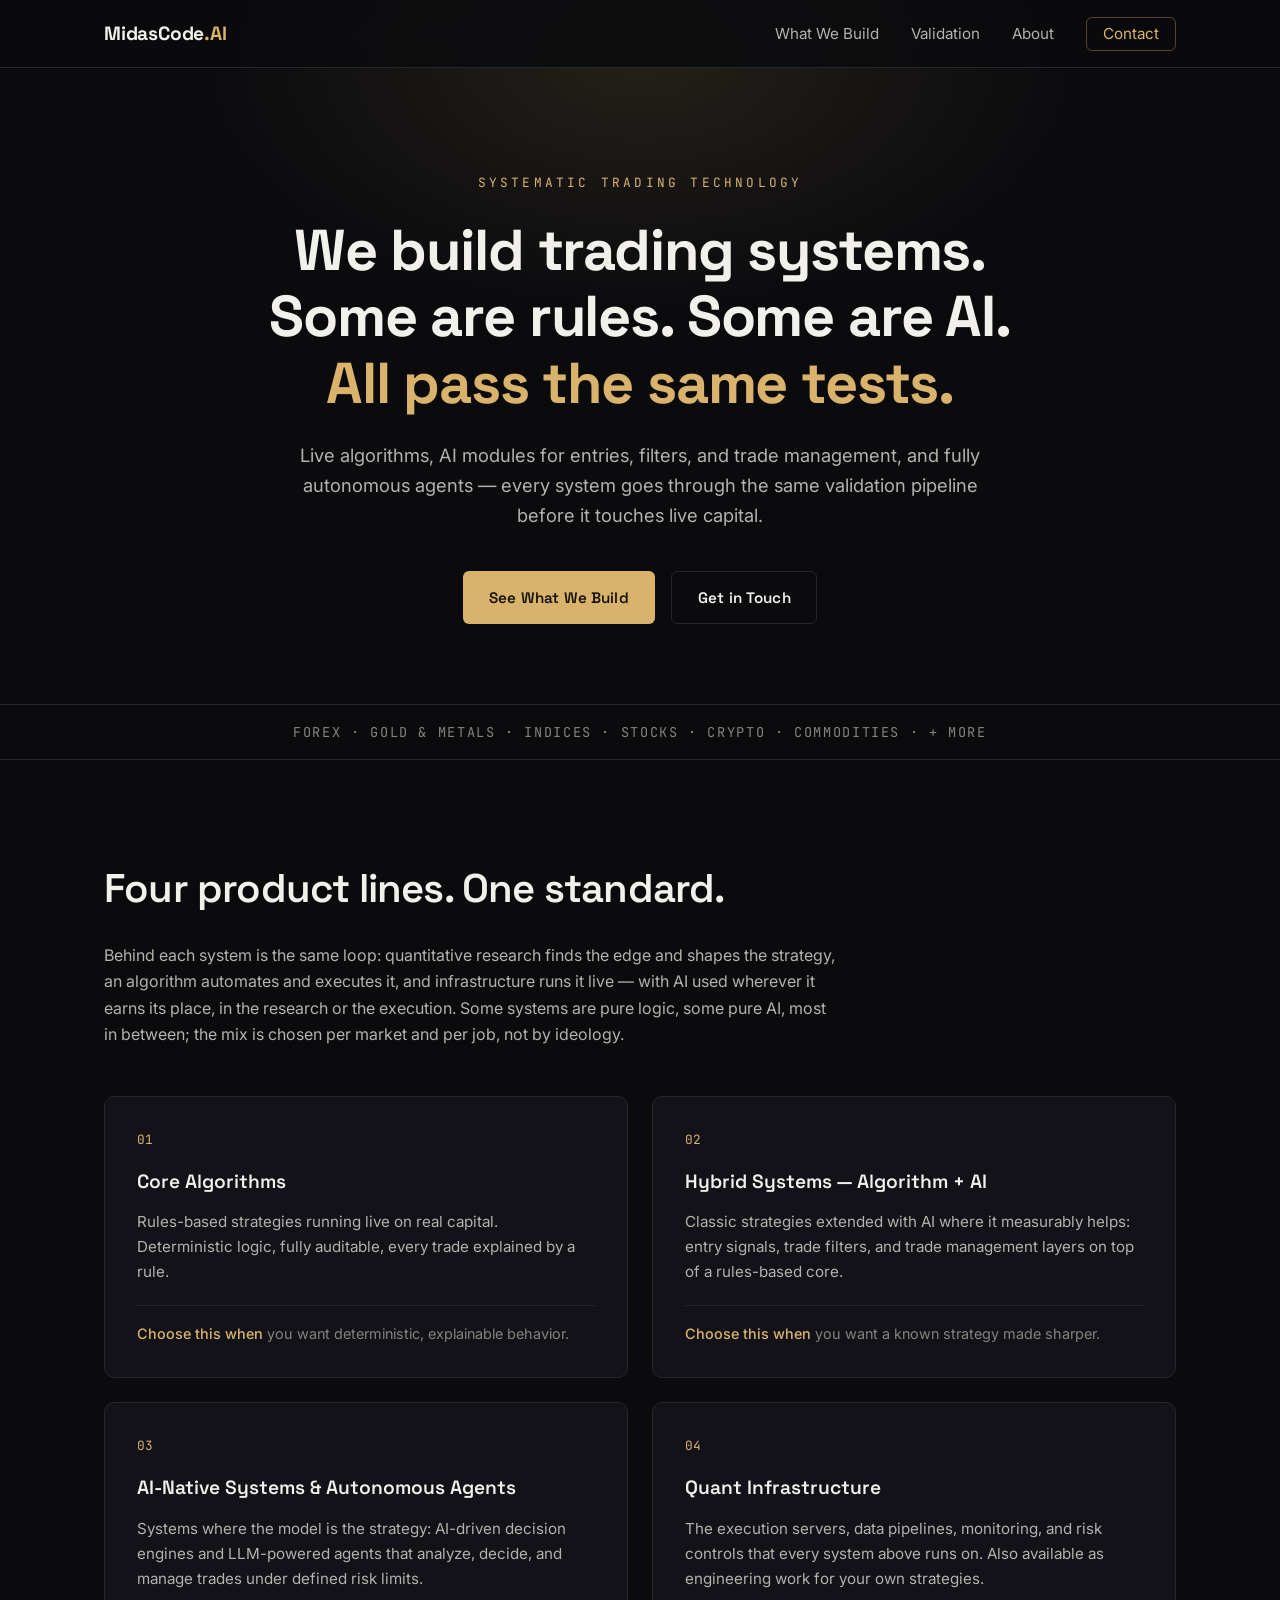
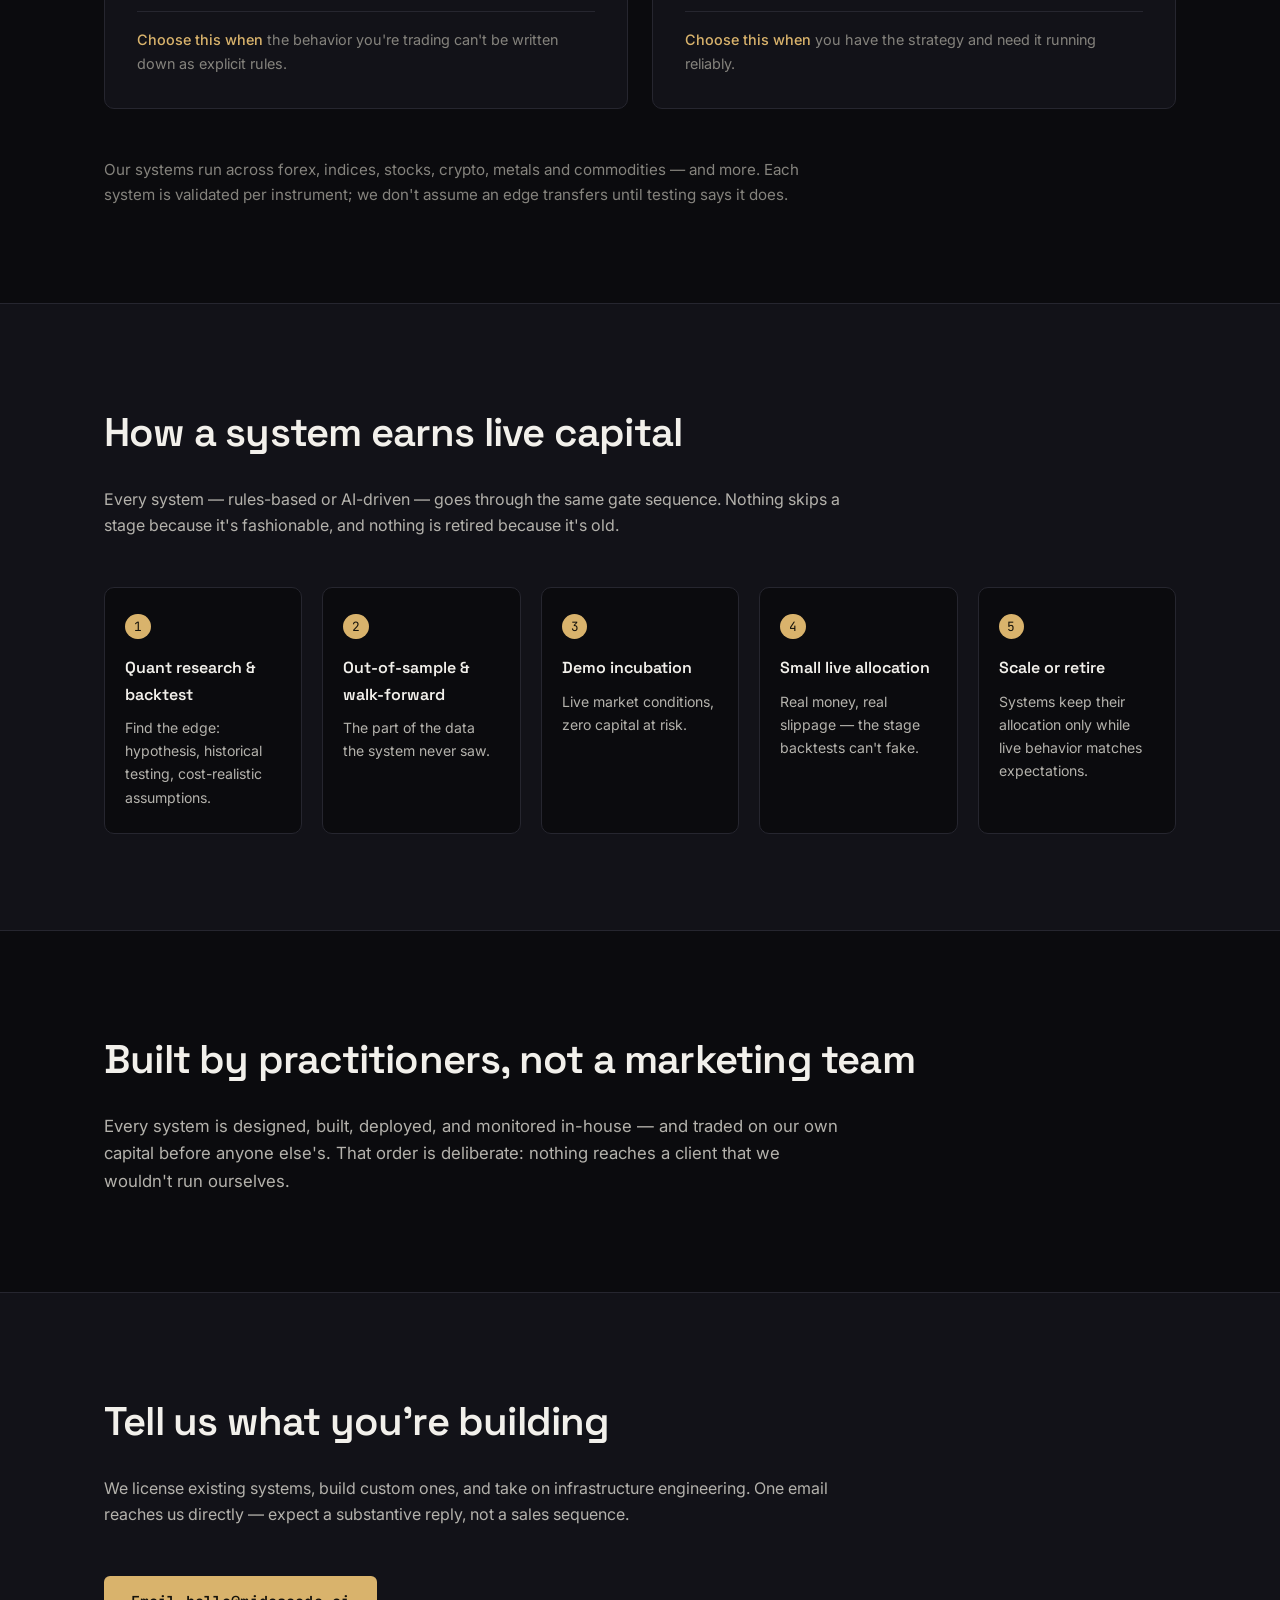
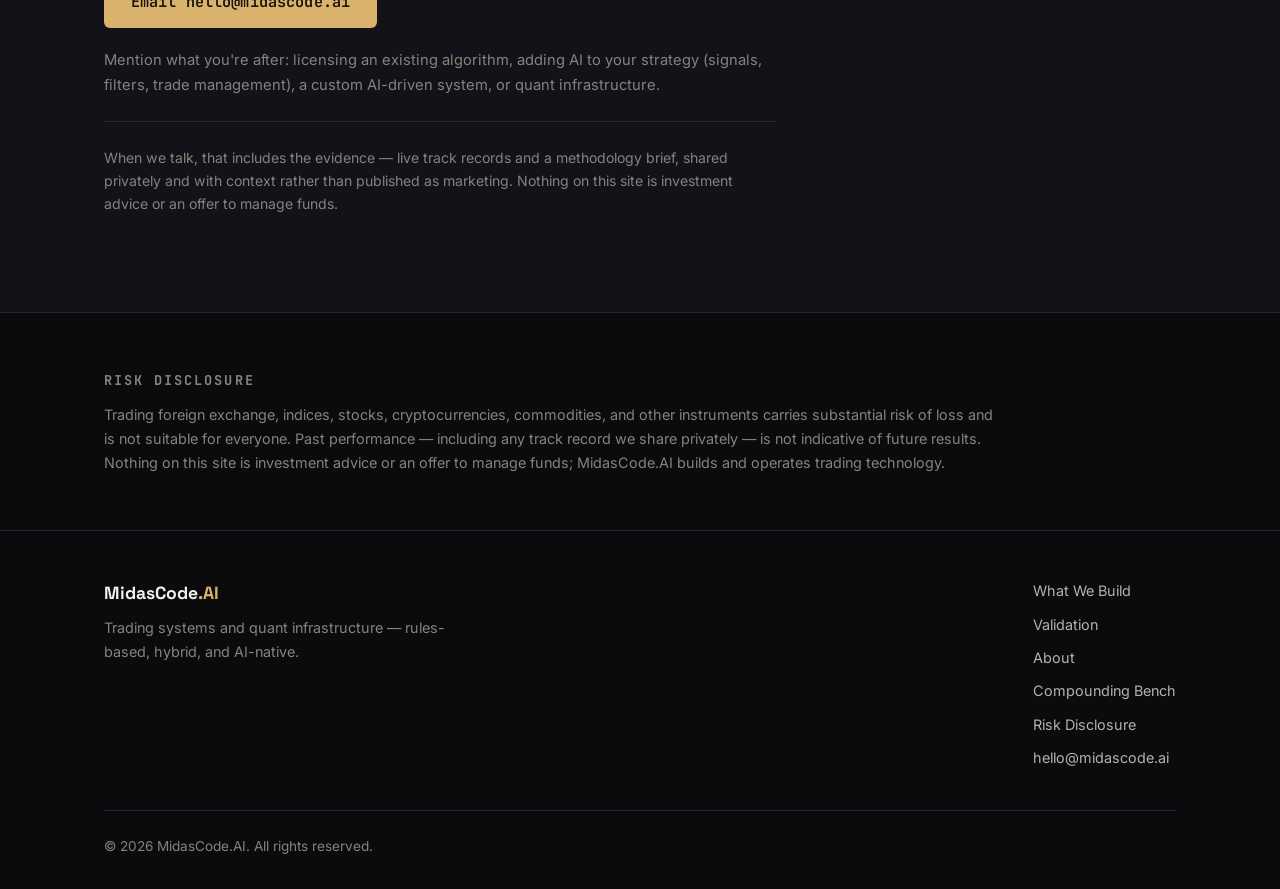
==== commit 5572a8a2: "Add Compounding Bench tool page Self-contained compound-interest calculator at /compounding-bench/, " ====
--- a/index.html
+++ b/index.html
@@ -6,7 +6,7 @@
     <meta name="viewport" content="width=device-width, initial-scale=1.0">
     <title>MidasCode.AI — Trading Systems: Algorithms, AI &amp; Quant Infrastructure</title>
     <meta name="description"
-        content="MidasCode builds and runs live trading systems — rules-based algorithms, hybrid algorithm+AI systems, AI-native agents, and the quant infrastructure underneath.">
+        content="MidasCode.AI builds and runs live trading systems — rules-based algorithms, hybrid algorithm+AI systems, AI-native agents, and the quant infrastructure underneath.">
     <link rel="canonical" href="https://midascode.ai/">
     <meta property="og:type" content="website">
     <meta property="og:url" content="https://midascode.ai/">
@@ -24,7 +24,7 @@
         "name": "MidasCode.AI",
         "url": "https://midascode.ai/",
         "email": "hello@midascode.ai",
-        "description": "MidasCode builds and operates trading systems — rules-based algorithms, hybrid algorithm+AI systems, AI-native agents, and quant infrastructure."
+        "description": "MidasCode.AI builds and operates trading systems — rules-based algorithms, hybrid algorithm+AI systems, AI-native agents, and quant infrastructure."
     }
     </script>
     <link rel="icon" type="image/svg+xml" href="favicon.svg">
@@ -210,7 +210,7 @@
                     One email reaches us directly — expect a substantive reply, not a sales sequence.
                 </p>
                 <div class="contact-cta">
-                    <a href="mailto:hello@midascode.ai?subject=MidasCode%20inquiry" class="btn btn-primary">Email
+                    <a href="mailto:hello@midascode.ai?subject=MidasCode.AI%20inquiry" class="btn btn-primary">Email
                         hello@midascode.ai</a>
                     <p class="contact-hint">
                         Mention what you're after: licensing an existing algorithm, adding AI to your strategy
@@ -233,7 +233,7 @@
                     Trading foreign exchange, indices, stocks, cryptocurrencies, commodities, and other
                     instruments carries substantial risk of loss and is not suitable for everyone. Past
                     performance — including any track record we share privately — is not indicative of future
-                    results. Nothing on this site is investment advice or an offer to manage funds; MidasCode
+                    results. Nothing on this site is investment advice or an offer to manage funds; MidasCode.AI
                     builds and operates trading technology.
                 </p>
             </div>
@@ -255,6 +255,7 @@
                     <a href="#systems" class="footer-link">What We Build</a>
                     <a href="#validation" class="footer-link">Validation</a>
                     <a href="#about" class="footer-link">About</a>
+                    <a href="/compounding-bench/" class="footer-link">Compounding Bench</a>
                     <a href="#risk" class="footer-link">Risk Disclosure</a>
                     <a href="mailto:hello@midascode.ai" class="footer-link">hello@midascode.ai</a>
                 </nav>
